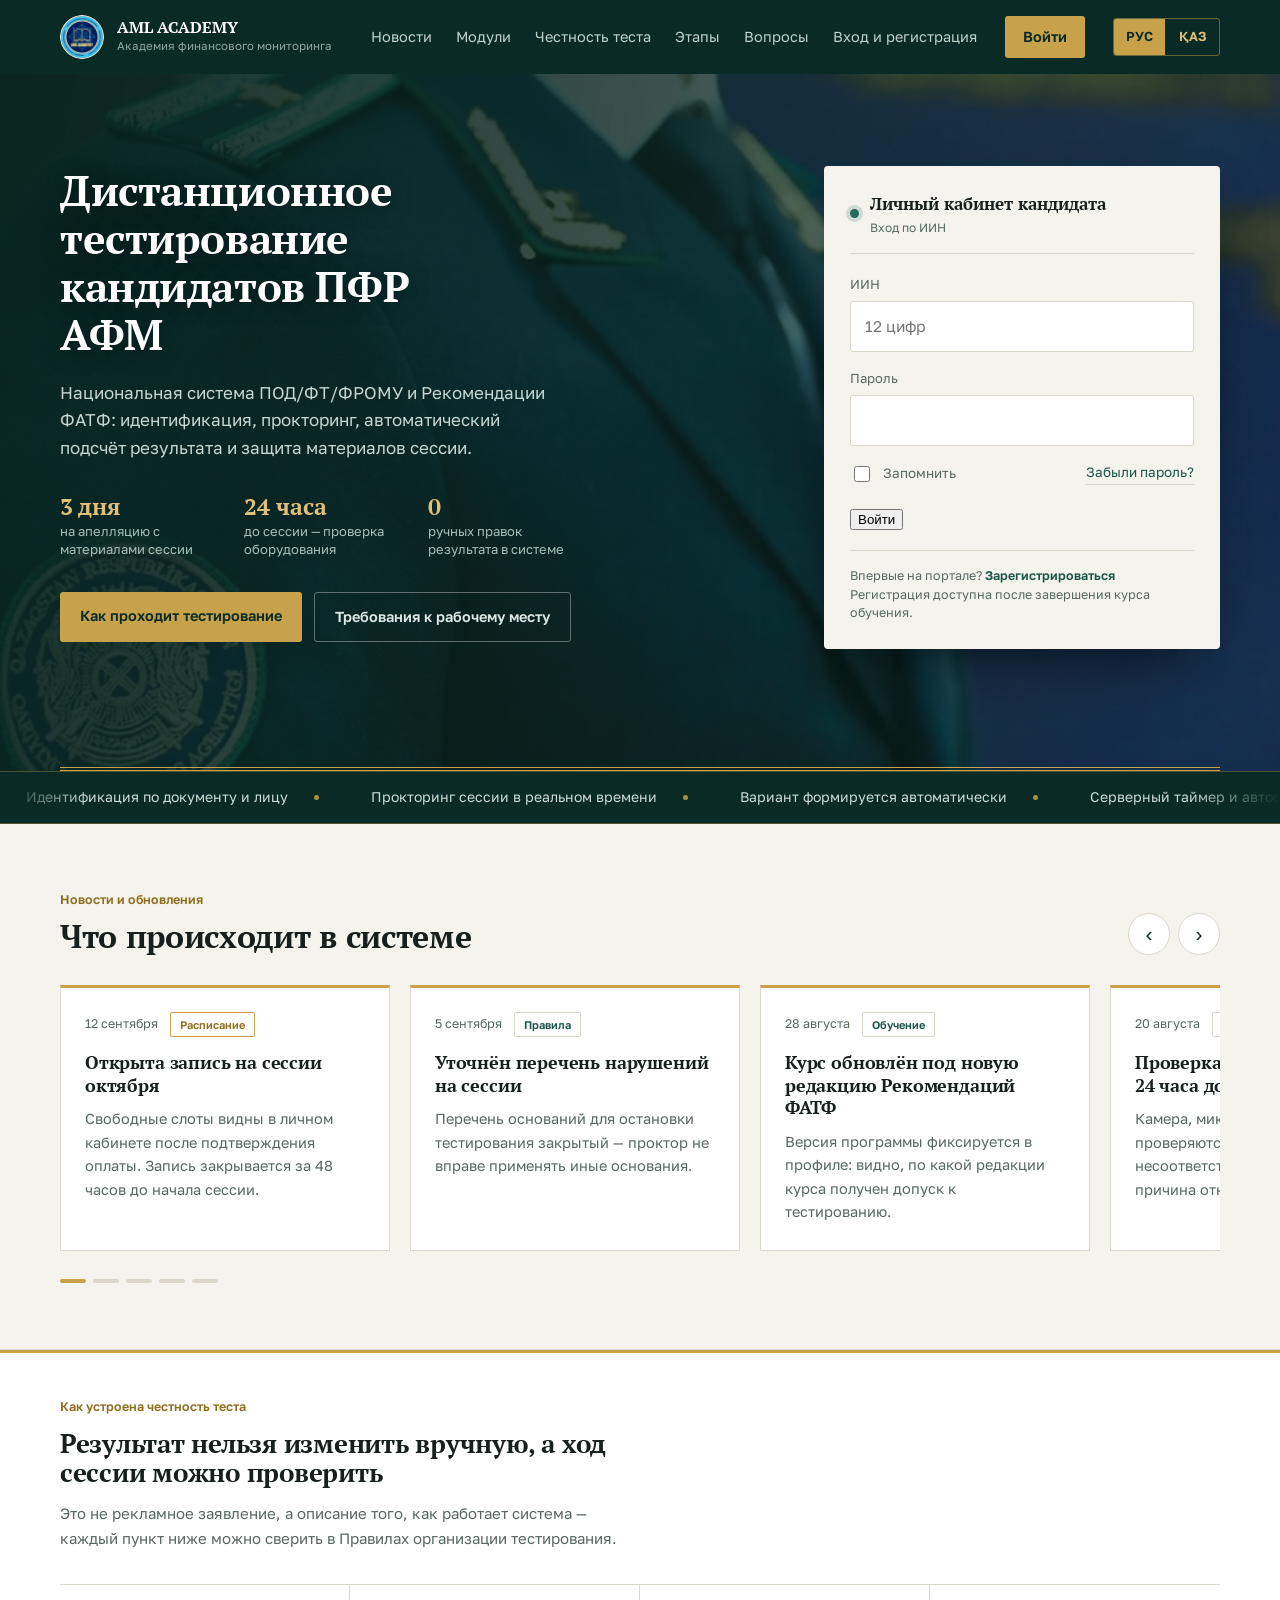
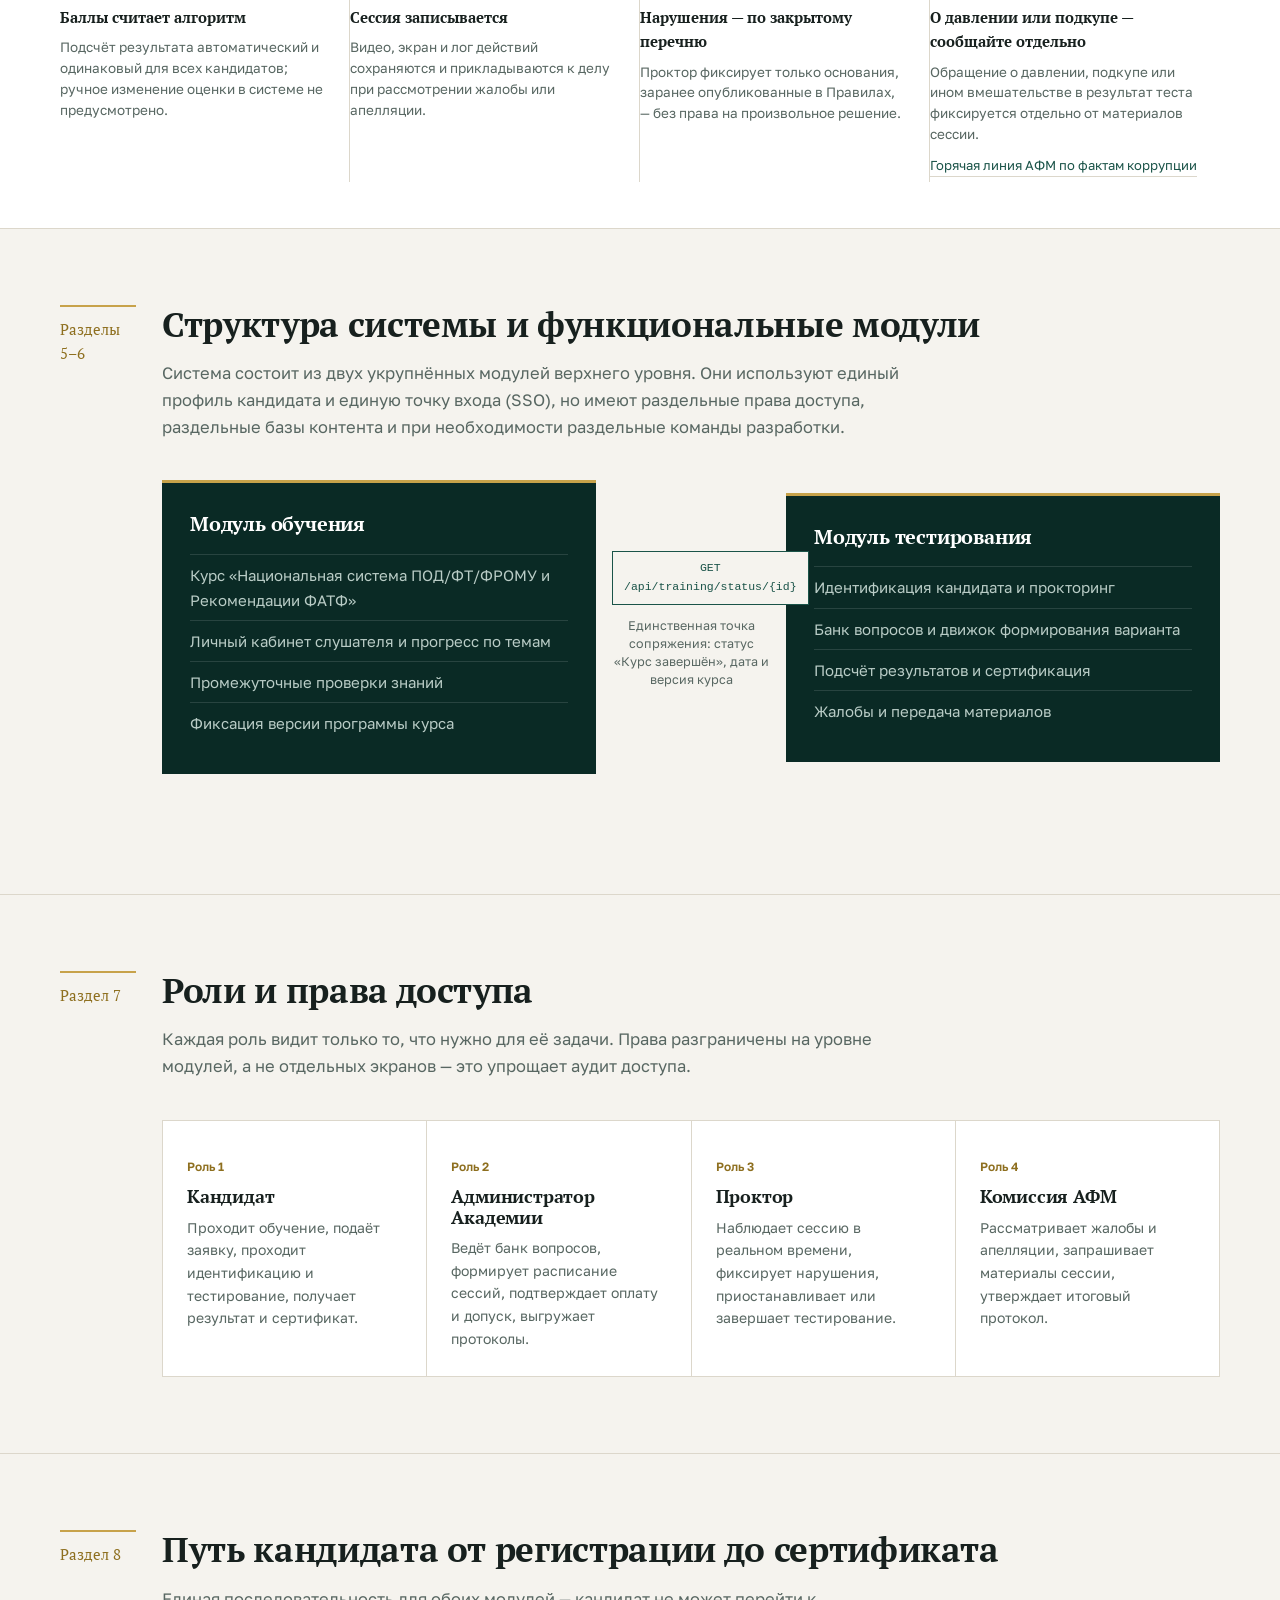
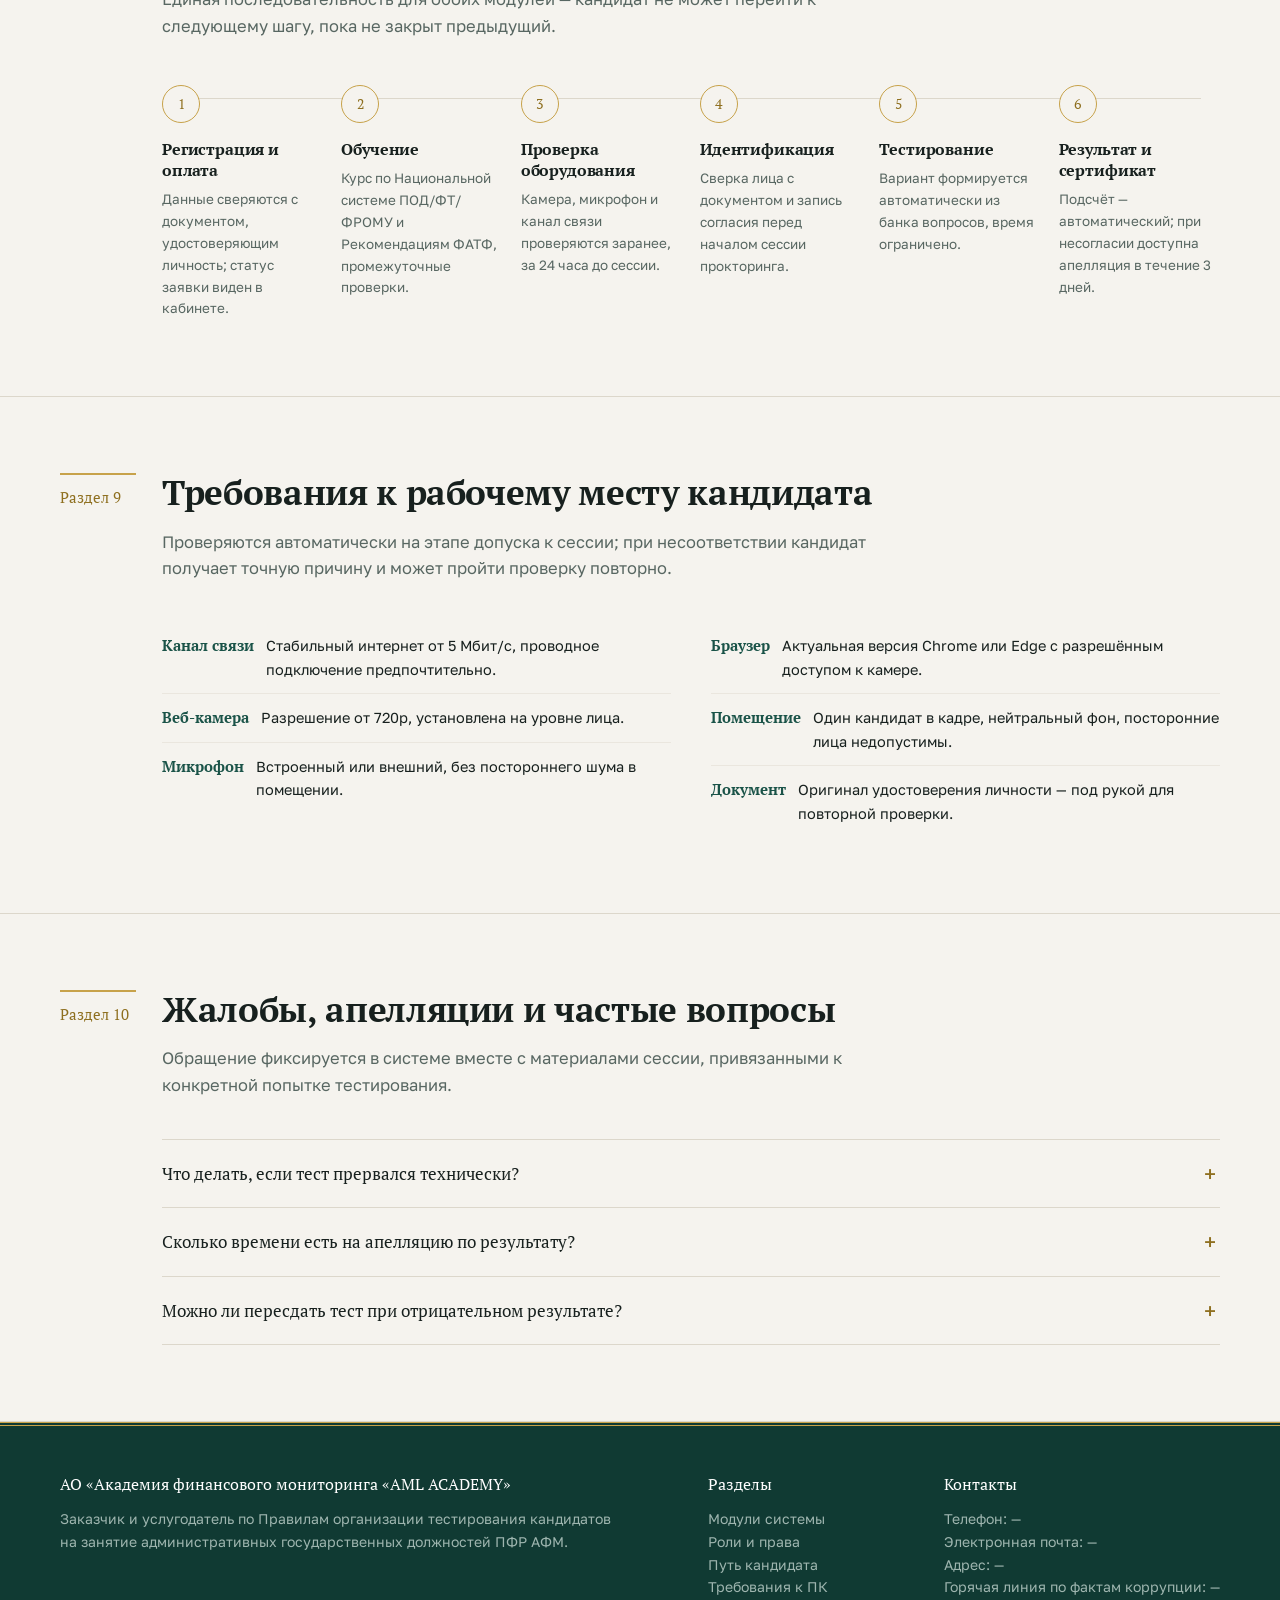
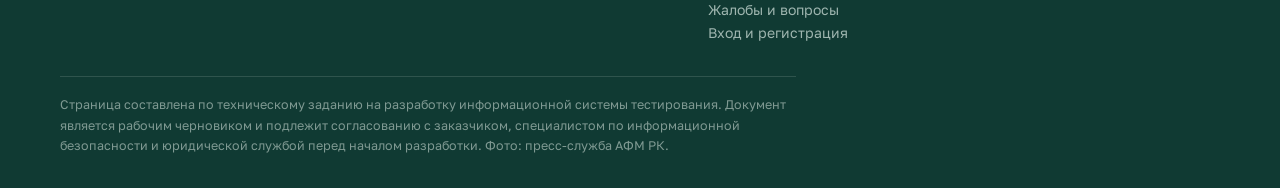
==== index.html @ 55fc9d0d "chore: add vercel.json configuration file" ====
<!DOCTYPE html>
<html lang="ru">
<head>
<meta charset="utf-8">
<meta name="viewport" content="width=device-width, initial-scale=1">
<link rel="icon" type="image/png" href="[data-uri]">
<link rel="apple-touch-icon" href="[data-uri]">
<title>ИС дистанционного тестирования ПФР АФМ — ПОД/ФТ/ФРОМУ и Рекомендации ФАТФ</title>
<meta name="description" content="Информационная система дистанционного тестирования кандидатов на занятие административных государственных должностей ПФР АФМ: назначение, модули, роли, этапы, требования.">
<link rel="preconnect" href="https://fonts.googleapis.com">
<link rel="preconnect" href="https://fonts.gstatic.com" crossorigin>
<link href="https://fonts.googleapis.com/css2?family=PT+Serif:wght@400;700&family=Golos+Text:wght@400;500;600;700&display=swap" rel="stylesheet">
<style>
:root{
  --g-900:#0A2A25;--g-800:#103A33;--g-700:#1A5348;--g-600:#256B5D;
  --gold:#C7A24A;--gold-2:#E0C079;--gold-3:#8E6F1F;
  --paper:#F5F3EE;--paper-2:#FFFFFF;--line:#DCD7CB;--line-2:#EAE6DE;
  --ink:#17201E;--muted:#586762;--err:#9E362C;--ok:#1F5C46;
  --serif:"PT Serif",Georgia,serif;
  --sans:"Golos Text","Inter",-apple-system,Segoe UI,Roboto,Arial,sans-serif;
}
*{box-sizing:border-box}
html{scroll-behavior:smooth}
body{margin:0;background:var(--paper);color:var(--ink);font-family:var(--sans);font-size:16.5px;line-height:1.62;-webkit-font-smoothing:antialiased}
img{max-width:100%;display:block}
a{color:inherit;text-decoration:none}
h1,h2,h3,h4{margin:0;font-family:var(--serif);font-weight:700;line-height:1.14;letter-spacing:-.01em}
p{margin:0}
table{border-collapse:collapse;width:100%}
.wrap{max-width:1220px;margin:0 auto;padding:0 30px}
:focus-visible{outline:2.5px solid var(--gold);outline-offset:3px}
.skip{position:absolute;left:-9999px}
.skip:focus{left:10px;top:10px;z-index:300;background:var(--g-900);color:#fff;padding:10px 16px}

/* ── золотой кант: тонкая двойная линия, как на петлицах ── */
.braid{height:4px;background:linear-gradient(var(--gold) 0 1px,transparent 1px 3px,var(--gold) 3px 4px)}

/* ── шапка ── */
.top{background:var(--g-900);color:#E8EFEC;position:sticky;top:0;z-index:80}
.top .wrap{display:flex;align-items:center;gap:28px;min-height:74px}
.em{display:flex;align-items:center;gap:13px;flex:none}
.em .sign{width:44px;height:44px;border-radius:50%;flex:none}
.em b{display:block;font-family:var(--serif);font-size:15.5px;color:#fff;font-weight:700;line-height:1.2}
.em i{display:block;font-style:normal;font-size:11.5px;color:#8FA8A1}
.tnav{display:flex;gap:24px;margin-left:auto;font-size:14.5px}
.tnav a{color:#BFD2CC;padding:5px 0;border-bottom:1px solid transparent}
.tnav a:hover{color:var(--gold-2);border-bottom-color:var(--gold)}
.lang{display:flex;gap:2px;flex:none;border:1px solid rgba(199,162,74,.5);border-radius:3px;overflow:hidden}
.lang button{font:inherit;font-size:13px;font-weight:600;border:0;background:transparent;color:var(--gold-2);padding:7px 12px;cursor:pointer}
.lang button[aria-pressed="true"]{background:var(--gold);color:var(--g-900)}
.burger{display:none;margin-left:auto;background:0;border:0;padding:8px;cursor:pointer}
.burger span{display:block;width:24px;height:2px;background:var(--gold);margin:5px 0}

/* ── герой ── */
.hero{position:relative;color:#fff;background-image:linear-gradient(100deg,rgba(8,36,31,.95) 0%,rgba(8,36,31,.80) 46%,rgba(8,36,31,.45) 100%),url("[data-uri]");background-size:cover;background-position:center 30%}
.hero .wrap{padding-top:78px;padding-bottom:0}
.hero h1{font-size:clamp(1.95rem,3.6vw,3.15rem);max-width:19ch;text-shadow:0 3px 22px rgba(0,0,0,.4)}
.hero .lede{margin-top:22px;max-width:52ch;font-size:17.5px;color:#CBDBD5}
.hero .braid{margin-top:64px}

/* ── секции ── */
section{padding:76px 0;border-bottom:1px solid var(--line)}
.sh{display:grid;grid-template-columns:76px 1fr;gap:26px;align-items:start}
.sh .no{font-family:var(--serif);font-size:15px;color:var(--gold-3);padding-top:10px;border-top:2px solid var(--gold)}
.sh h2{font-size:clamp(1.6rem,2.7vw,2.3rem)}
.sh p{margin-top:16px;color:var(--muted);max-width:74ch}
.body{margin-top:40px;margin-left:102px}
@media (max-width:860px){.sh{grid-template-columns:1fr;gap:10px}.sh .no{border-top:0;padding-top:0}.body{margin-left:0}}

/* ── два модуля верхнего уровня ── */
.two{display:grid;grid-template-columns:1fr 190px 1fr;align-items:center;gap:0;margin-bottom:44px}
.top-mod{background:var(--g-900);color:#DCE8E4;padding:30px 28px;border-top:3px solid var(--gold)}
.top-mod h3{color:#fff;font-size:20px}
.top-mod ul{margin:18px 0 0;padding:0;list-style:none}
.top-mod li{font-size:15px;padding:8px 0;border-top:1px solid rgba(255,255,255,.12);color:#B9CCC6}
.bridge{text-align:center;padding:0 16px}
.bridge .ln{height:1px;background:var(--line);position:relative}
.bridge .b{display:inline-block;margin-top:-15px;position:relative;background:var(--paper);border:1px solid var(--g-700);color:var(--g-700);font-family:ui-monospace,Consolas,monospace;font-size:11.5px;padding:7px 11px}
.bridge small{display:block;margin-top:12px;color:var(--muted);font-size:12.5px;line-height:1.45}

/* ── подвал ── */
footer.site{background:var(--g-800);color:#9EB5AF;padding:0 0 32px;font-size:14px}
footer.site .cols{display:flex;gap:46px;flex-wrap:wrap;justify-content:space-between;padding-top:46px}
footer.site b{display:block;color:#fff;font-family:var(--serif);font-size:16px;font-weight:400;margin-bottom:10px}
footer.site a:hover{color:var(--gold-2)}
footer.site .fine{margin-top:32px;padding-top:18px;border-top:1px solid rgba(255,255,255,.13);font-size:12.5px;color:#7F9992;max-width:92ch}

@media (max-width:1000px){
  .goals,.two-col,.devops{grid-template-columns:1fr}
  .grid4{grid-template-columns:repeat(2,1fr)}
  .two{grid-template-columns:1fr}
  .bridge{padding:22px 0}.bridge .ln{display:none}.bridge .b{margin-top:0}
}
@media (max-width:860px){
  .tnav{display:none}
  .tnav.open{display:flex;position:absolute;left:0;right:0;top:74px;background:var(--g-900);flex-direction:column;gap:0;padding:6px 30px 18px}
  .tnav.open a{padding:11px 0;border-bottom:1px solid rgba(255,255,255,.1)}
  .burger{display:block}.lang{order:3}
}
@media (max-width:600px){
  .wrap{padding:0 18px}
  body{font-size:16px}
  section{padding:52px 0}
  .hero .wrap{padding-top:52px}
  .grid4{grid-template-columns:1fr}
  .em i{display:none}
}
@media (prefers-reduced-motion:reduce){*{transition:none!important;animation:none!important}}
/* ── вход и регистрация ── */
.auth-ovl{position:fixed;inset:0;background:rgba(6,24,20,.76);display:none;z-index:200;padding:20px;overflow-y:auto}
.auth-ovl.on{display:block}
.auth{max-width:620px;margin:40px auto;background:var(--paper);border-radius:4px;overflow:hidden;box-shadow:0 30px 80px -20px rgba(0,0,0,.65)}
.auth .hd{background:var(--g-900);color:#fff;padding:24px 30px;display:flex;gap:14px;align-items:center}
.auth .hd img{width:44px;height:44px;border-radius:50%;flex:none}
.auth .hd h2{font-size:19px;color:#fff}
.auth .hd p{font-size:12.5px;color:#93ACA5;margin-top:3px}
.auth .hd .x{margin-left:auto;background:0;border:0;color:var(--gold);font-size:28px;line-height:1;cursor:pointer;padding:0 4px}
.auth .bd{padding:0 30px 30px}
.tabs{display:flex;border-bottom:1px solid var(--line)}
.tabs button{font:inherit;font-size:15.5px;font-weight:600;background:0;border:0;padding:15px 20px;color:var(--muted);cursor:pointer;border-bottom:3px solid transparent;margin-bottom:-1px}
.tabs button[aria-selected="true"]{color:var(--ink);border-bottom-color:var(--gold)}
.pane{padding-top:26px}
.pane[hidden]{display:none}
.pane h3{font-size:21px}
.pane .sub{margin-top:10px;color:var(--muted);font-size:14.5px}
.auth form{margin-top:22px}
.row2{display:grid;grid-template-columns:1fr 1fr;gap:16px}
.f{margin-bottom:16px}
.f label{display:block;font-size:13px;color:var(--muted);margin-bottom:6px}
.f input{width:100%;font:inherit;font-size:15.5px;padding:12px 14px;border:1px solid var(--line);background:#fff;border-radius:3px;color:var(--ink)}
.f input:focus{border-color:var(--g-600)}
.f input[aria-invalid="true"]{border-color:var(--err);background:#FDF6F5}
.f .err{display:none;margin-top:5px;font-size:12.5px;color:var(--err)}
.f.bad .err{display:block}
.f .tip{margin-top:5px;font-size:12px;color:var(--muted)}
.chk{display:flex;gap:10px;align-items:flex-start;margin-bottom:12px;font-size:13.5px;color:var(--muted)}
.chk input{margin-top:3px;width:16px;height:16px;flex:none;accent-color:var(--g-700)}
.chk a{color:var(--g-700)}
.between{display:flex;justify-content:space-between;align-items:center;gap:14px;flex-wrap:wrap;margin-bottom:20px}
.between a{font-size:13.5px;color:var(--g-700);text-decoration:none;border-bottom:1px solid var(--line)}
.between a:hover{color:var(--gold-3);border-bottom-color:var(--gold)}
.auth .go{width:100%;font:inherit;font-size:16px;font-weight:600;color:#fff;background:var(--g-900);border:0;border-radius:3px;padding:15px;cursor:pointer}
.auth .go:hover{background:var(--g-700)}
.msg{display:none;margin-top:16px;padding:13px 15px;border-left:3px solid var(--ok);background:#EEF3F0;font-size:14px;color:var(--ok)}
.msg.on{display:block}
.auth .note{margin-top:22px;padding-top:18px;border-top:1px solid var(--line);font-size:12.5px;color:var(--muted)}
.auth .note b{color:var(--ink)}
.enter{font:inherit;font-size:14.5px;color:var(--g-900);background:var(--gold);border:0;padding:9px 18px;border-radius:3px;cursor:pointer;font-weight:600;flex:none}
.enter:hover{background:var(--gold-2)}
@media (max-width:600px){.row2{grid-template-columns:1fr;gap:0}.auth{margin:0 auto}.auth-ovl{padding:0}.auth .bd{padding:0 20px 24px}.auth .hd{padding:18px 20px}}

/* ── роли пользователей ── */
.roles{display:grid;grid-template-columns:repeat(4,1fr);gap:1px;background:var(--line);border:1px solid var(--line)}
.role{background:var(--paper-2);padding:26px 24px}
.role .tag{font-size:12px;color:var(--gold-3);font-weight:600}
.role h4{margin-top:10px;font-size:18px}
.role p{margin-top:10px;color:var(--muted);font-size:14px}
@media (max-width:1000px){.roles{grid-template-columns:1fr 1fr}}
@media (max-width:600px){.roles{grid-template-columns:1fr}}

/* ── этапы прохождения ── */
.stages{position:relative;padding-top:6px}
.stages::before{content:"";position:absolute;top:19px;left:19px;right:19px;height:1px;background:var(--line)}
.stage-row{display:flex;gap:0}
.stage{flex:1;position:relative;padding:0 18px 0 0}
.stage:last-child{padding-right:0}
.stage .dot{width:38px;height:38px;border-radius:50%;background:var(--paper);border:1px solid var(--gold);color:var(--gold-3);font-family:var(--serif);font-size:14px;display:flex;align-items:center;justify-content:center;position:relative;z-index:1}
.stage h4{margin-top:16px;font-size:15.5px;line-height:1.35}
.stage p{margin-top:8px;color:var(--muted);font-size:13.5px}
@media (max-width:860px){.stages::before{display:none}.stage-row{flex-direction:column;gap:28px}.stage{padding-right:0;display:flex;gap:16px}.stage .dot{flex:none}}

/* ── требования к рабочему месту ── */
.req{display:grid;grid-template-columns:1fr 1fr;gap:0 40px}
.req ul{list-style:none;margin:0;padding:0}
.req li{padding:12px 0;border-top:1px solid var(--line-2);font-size:14.5px;display:flex;gap:12px}
.req li:first-child{border-top:0}
.req li b{flex:none;color:var(--g-700);font-family:var(--serif)}
@media (max-width:860px){.req{grid-template-columns:1fr}}

/* ── жалобы и апелляции / вопросы ── */
.qa{border-top:1px solid var(--line)}
.qa details{border-bottom:1px solid var(--line)}
.qa summary{list-style:none;cursor:pointer;padding:20px 34px 20px 0;font-family:var(--serif);font-size:17px;position:relative}
.qa summary::-webkit-details-marker{display:none}
.qa summary::after{content:"+";position:absolute;right:4px;top:16px;font-size:22px;color:var(--gold-3);font-family:var(--sans)}
.qa details[open] summary::after{content:"–"}
.qa .a{margin:-6px 0 22px;max-width:70ch;color:var(--muted);font-size:14.5px}

/* ── прозрачность / комплаенс ── */
.notice{border-top:3px solid var(--gold);background:var(--paper-2);padding:44px 0 46px}
.notice .lead{max-width:56ch}
.notice .tag{font-size:12.5px;color:var(--gold-3);font-weight:600}
.notice h2{margin-top:12px;font-size:clamp(1.3rem,2vw,1.75rem)}
.notice .lead p{margin-top:14px;color:var(--muted);font-size:15px;max-width:64ch}
.notice-grid{margin-top:34px;display:grid;grid-template-columns:repeat(4,1fr);gap:0;border-top:1px solid var(--line)}
.notice-grid>div{padding:20px 22px 4px 0;border-right:1px solid var(--line)}
.notice-grid>div:last-child{border-right:0}
.notice-grid b{display:block;font-family:var(--serif);font-size:15px;color:var(--ink)}
.notice-grid p{margin-top:8px;color:var(--muted);font-size:13.5px;line-height:1.55}
.notice-grid a{display:inline-block;margin-top:10px;color:var(--g-700);font-size:13px;border-bottom:1px solid var(--line)}
.notice-grid a:hover{color:var(--gold-3);border-bottom-color:var(--gold)}
@media (max-width:1000px){.notice-grid{grid-template-columns:1fr 1fr}.notice-grid>div{border-right:1px solid var(--line);border-bottom:1px solid var(--line);padding-bottom:20px}.notice-grid>div:nth-child(2n){border-right:0}}
@media (max-width:600px){.notice-grid{grid-template-columns:1fr}.notice-grid>div{border-right:0!important}}
/* ── первый экран: две колонки ── */
.hero .wrap{padding-bottom:0}
.hgrid{display:grid;grid-template-columns:minmax(0,1fr) 396px;gap:60px;align-items:start;padding:14px 0 54px}
.hleft h1{font-size:clamp(1.9rem,3.3vw,2.95rem);max-width:15ch}
.hleft .lede{margin-top:20px;max-width:46ch;font-size:17px;color:#C6D7D1}
.hfacts{list-style:none;margin:34px 0 0;padding:0;display:flex;gap:34px;flex-wrap:wrap}
.hfacts li{display:flex;flex-direction:column;gap:5px;max-width:15ch}
.hfacts b{font-family:var(--serif);font-size:23px;color:var(--gold-2);line-height:1}
.hfacts span{font-size:13px;color:#A8C0BA;line-height:1.35}
.hacts{display:flex;gap:12px;flex-wrap:wrap;margin-top:34px}
.hbtn{display:inline-block;font-size:14.5px;font-weight:600;text-decoration:none;padding:12px 20px;border-radius:3px;background:var(--gold);color:var(--g-900)}
.hbtn:hover{background:var(--gold-2)}
.hbtn.ghost{background:transparent;color:#DCE8E4;border:1px solid rgba(255,255,255,.34)}
.hbtn.ghost:hover{border-color:var(--gold);color:var(--gold-2)}

/* карточка входа */
.hcard{background:var(--paper);border-radius:4px;padding:24px 26px 26px;box-shadow:0 26px 60px -26px rgba(0,0,0,.75)}
.hcard-hd{display:flex;align-items:center;gap:11px;padding-bottom:16px;border-bottom:1px solid var(--line);margin-bottom:20px}
.hcard-hd b{display:block;font-family:var(--serif);font-size:17px;color:var(--ink)}
.hcard-hd i{display:block;font-style:normal;font-size:12px;color:var(--muted)}
.dotlive{width:9px;height:9px;border-radius:50%;background:var(--g-600);flex:none;box-shadow:0 0 0 4px rgba(37,107,93,.18);animation:pulse 2.4s ease-in-out infinite}
@keyframes pulse{0%,100%{box-shadow:0 0 0 4px rgba(37,107,93,.18)}50%{box-shadow:0 0 0 8px rgba(37,107,93,.05)}}
.hcard .go{margin-top:2px}
.hcard-ft{margin-top:18px;padding-top:16px;border-top:1px solid var(--line);font-size:12.5px;color:var(--muted);line-height:1.5}
.hcard-ft a{color:var(--g-700);font-weight:600}

/* ── бегущая строка ── */
.ticker{background:var(--g-900);border-top:1px solid rgba(199,162,74,.35);border-bottom:1px solid rgba(199,162,74,.35);overflow:hidden;position:relative}
.ticker:before,.ticker:after{content:"";position:absolute;top:0;bottom:0;width:90px;z-index:2;pointer-events:none}
.ticker:before{left:0;background:linear-gradient(90deg,var(--g-900),transparent)}
.ticker:after{right:0;background:linear-gradient(270deg,var(--g-900),transparent)}
.ticker-row{display:flex;gap:0;white-space:nowrap;width:max-content;animation:slide 46s linear infinite}
.ticker:hover .ticker-row{animation-play-state:paused}
.ticker-row span{display:inline-flex;align-items:center;padding:14px 26px;font-size:14px;color:#CBDDD7}
.ticker-row span:after{content:"";width:5px;height:5px;border-radius:50%;background:var(--gold);margin-left:26px;opacity:.85}
@keyframes slide{from{transform:translateX(0)}to{transform:translateX(-50%)}}

/* ── лента новостей ── */
.feed{padding:66px 0;border-bottom:1px solid var(--line);background:var(--paper)}
.feed-hd{display:flex;align-items:flex-end;justify-content:space-between;gap:24px;flex-wrap:wrap}
.feed-hd .tag{font-size:12.5px;color:var(--gold-3);font-weight:600;margin-bottom:8px}
.feed-hd h2{font-size:clamp(1.5rem,2.5vw,2.1rem)}
.feed-nav{display:flex;gap:8px}
.feed-nav button{width:42px;height:42px;border:1px solid var(--line);background:var(--paper-2);color:var(--g-900);font-size:21px;line-height:1;border-radius:50%;cursor:pointer}
.feed-nav button:hover{border-color:var(--g-600);background:#fff}
.feed-track{display:flex;gap:20px;margin-top:30px;overflow-x:auto;scroll-snap-type:x mandatory;scroll-behavior:smooth;padding-bottom:6px;scrollbar-width:none}
.feed-track::-webkit-scrollbar{display:none}
.fcard{flex:0 0 330px;scroll-snap-align:start;background:var(--paper-2);border:1px solid var(--line);border-top:3px solid var(--gold);padding:24px 24px 26px;display:flex;flex-direction:column}
.fmeta{display:flex;align-items:center;gap:12px;margin-bottom:14px}
.fdate{font-size:12.5px;color:var(--muted)}
.ftag{font-size:11px;font-weight:600;color:var(--g-700);border:1px solid var(--line);padding:3px 9px;border-radius:2px}
.ftag.hot{color:var(--gold-3);border-color:var(--gold)}
.fcard h3{font-size:18px;line-height:1.25}
.fcard p:last-child{margin-top:11px;color:var(--muted);font-size:14.5px}
.feed-dots{display:flex;gap:7px;margin-top:22px}
.feed-dots button{width:26px;height:4px;border:0;padding:0;background:var(--line);cursor:pointer;border-radius:2px}
.feed-dots button[aria-current="true"]{background:var(--gold)}

@media (max-width:1000px){
  .hgrid{grid-template-columns:1fr;gap:34px;padding-bottom:40px}
  .hcard{max-width:440px}
}
@media (max-width:600px){
  .hfacts{gap:18px}
  .hfacts li{max-width:none;flex:1 1 40%}
  .fcard{flex-basis:80vw}
  .ticker-row span{padding:12px 18px;font-size:13px}
  .ticker-row span:after{margin-left:18px}
}
@media (prefers-reduced-motion:reduce){
  .ticker-row{animation:none}
  .feed-track{scroll-behavior:auto}
}
</style>
</head>
<body>
<a class="skip" href="#main">Перейти к содержанию</a>

<header class="top">
  <div class="wrap">
    <a class="em" href="#main">
      <img class="sign" src="[data-uri]" alt="Эмблема AML ACADEMY" width="44" height="44">
      <span><b>AML ACADEMY</b><i>Академия финансового мониторинга</i></span>
    </a>
    <button class="burger" id="burger" aria-label="Меню" aria-expanded="false"><span></span><span></span><span></span></button>
    <nav class="tnav" id="nav">
      <a href="#novosti">Новости</a>
      <a href="#moduli">Модули</a>
      <a href="#chestnost">Честность теста</a>
      <a href="#etapy">Этапы</a>
      <a href="#voprosy">Вопросы</a>
      <a href="#" data-auth="in">Вход и регистрация</a>
    </nav>
    <button class="enter" type="button" data-auth="in">Войти</button>
    <div class="lang" role="group" aria-label="Язык интерфейса">
      <button type="button" aria-pressed="true">РУС</button>
      <button type="button" aria-pressed="false">ҚАЗ</button>
    </div>
  </div>
</header>

<main id="main">

<section class="hero" style="padding:0;border-bottom:0">
  <div class="wrap">
    <div class="hgrid">
      <div class="hleft">
        <h1>Дистанционное тестирование кандидатов ПФР АФМ</h1>
        <p class="lede">Национальная система ПОД/ФТ/ФРОМУ и Рекомендации ФАТФ: идентификация, прокторинг, автоматический подсчёт результата и защита материалов сессии.</p>
        <ul class="hfacts">
          <li><b>3 дня</b><span>на апелляцию с материалами сессии</span></li>
          <li><b>24 часа</b><span>до сессии — проверка оборудования</span></li>
          <li><b>0</b><span>ручных правок результата в системе</span></li>
        </ul>
        <div class="hacts">
          <a class="hbtn" href="#etapy">Как проходит тестирование</a>
          <a class="hbtn ghost" href="#trebovaniya">Требования к рабочему месту</a>
        </div>
      </div>

      <div class="hcard">
        <div class="hcard-hd">
          <span class="dotlive" aria-hidden="true"></span>
          <div><b>Личный кабинет кандидата</b><i>Вход по ИИН</i></div>
        </div>
        <form id="f-hero" novalidate>
          <div class="f" id="w-h-iin">
            <label for="h-iin">ИИН</label>
            <input id="h-iin" type="text" inputmode="numeric" maxlength="12" autocomplete="username" placeholder="12 цифр">
            <span class="err">ИИН состоит из 12 цифр</span>
          </div>
          <div class="f" id="w-h-pw">
            <label for="h-pw">Пароль</label>
            <input id="h-pw" type="password" autocomplete="current-password">
            <span class="err">Введите пароль</span>
          </div>
          <div class="between">
            <label class="chk" style="margin:0"><input type="checkbox"><span>Запомнить</span></label>
            <a href="#" data-auth="in">Забыли пароль?</a>
          </div>
          <button class="go" type="submit">Войти</button>
          <p class="msg" id="m-hero" role="status"></p>
        </form>
        <p class="hcard-ft">Впервые на портале? <a href="#" data-auth="up">Зарегистрироваться</a><br>Регистрация доступна после завершения курса обучения.</p>
      </div>
    </div>

    <div class="braid"></div>
  </div>
</section>


<div class="ticker" aria-label="Ключевые функции системы">
  <div class="ticker-row" id="tick-row">
    <span>Идентификация по документу и лицу</span>
    <span>Прокторинг сессии в реальном времени</span>
    <span>Вариант формируется автоматически</span>
    <span>Серверный таймер и автосохранение ответов</span>
    <span>Подсчёт баллов без участия человека</span>
    <span>Сертификат с проверяемым номером</span>
    <span>Журнал действий без права правки</span>
    <span>Апелляция с материалами записи</span>
  </div>
</div>

<section class="feed" id="novosti">
  <div class="wrap">
    <div class="feed-hd">
      <div>
        <p class="tag">Новости и обновления</p>
        <h2>Что происходит в системе</h2>
      </div>
      <div class="feed-nav">
        <button type="button" id="fd-prev" aria-label="Предыдущая карточка">&#8249;</button>
        <button type="button" id="fd-next" aria-label="Следующая карточка">&#8250;</button>
      </div>
    </div>
    <div class="feed-track" id="fd-track" tabindex="0" aria-label="Лента новостей">
      <article class="fcard">
        <p class="fmeta"><span class="fdate">12 сентября</span><span class="ftag hot">Расписание</span></p>
        <h3>Открыта запись на сессии октября</h3>
        <p>Свободные слоты видны в личном кабинете после подтверждения оплаты. Запись закрывается за 48 часов до начала сессии.</p>
      </article>
      <article class="fcard">
        <p class="fmeta"><span class="fdate">5 сентября</span><span class="ftag">Правила</span></p>
        <h3>Уточнён перечень нарушений на сессии</h3>
        <p>Перечень оснований для остановки тестирования закрытый — проктор не вправе применять иные основания.</p>
      </article>
      <article class="fcard">
        <p class="fmeta"><span class="fdate">28 августа</span><span class="ftag">Обучение</span></p>
        <h3>Курс обновлён под новую редакцию Рекомендаций ФАТФ</h3>
        <p>Версия программы фиксируется в профиле: видно, по какой редакции курса получен допуск к тестированию.</p>
      </article>
      <article class="fcard">
        <p class="fmeta"><span class="fdate">20 августа</span><span class="ftag">Техника</span></p>
        <h3>Проверка оборудования — за 24 часа до сессии</h3>
        <p>Камера, микрофон и канал связи проверяются заранее. При несоответствии приходит точная причина отказа.</p>
      </article>
      <article class="fcard">
        <p class="fmeta"><span class="fdate">11 августа</span><span class="ftag">Сертификаты</span></p>
        <h3>Проверка сертификата по номеру</h3>
        <p>Подлинность подтверждается по уникальному номеру и QR-коду без обращения в Академию.</p>
      </article>
    </div>
    <div class="feed-dots" id="fd-dots" aria-hidden="true"></div>
  </div>
</section>

<section class="notice" id="chestnost" style="border-bottom:1px solid var(--line)">
  <div class="wrap">
    <p class="tag">Как устроена честность теста</p>
    <div class="lead">
      <h2>Результат нельзя изменить вручную, а ход сессии можно проверить</h2>
      <p>Это не рекламное заявление, а описание того, как работает система — каждый пункт ниже можно сверить в Правилах организации тестирования.</p>
    </div>
    <div class="notice-grid">
      <div>
        <b>Баллы считает алгоритм</b>
        <p>Подсчёт результата автоматический и одинаковый для всех кандидатов; ручное изменение оценки в системе не предусмотрено.</p>
      </div>
      <div>
        <b>Сессия записывается</b>
        <p>Видео, экран и лог действий сохраняются и прикладываются к делу при рассмотрении жалобы или апелляции.</p>
      </div>
      <div>
        <b>Нарушения — по закрытому перечню</b>
        <p>Проктор фиксирует только основания, заранее опубликованные в Правилах, — без права на произвольное решение.</p>
      </div>
      <div>
        <b>О давлении или подкупе — сообщайте отдельно</b>
        <p>Обращение о давлении, подкупе или ином вмешательстве в результат теста фиксируется отдельно от материалов сессии.</p>
        <a href="#">Горячая линия АФМ по фактам коррупции</a>
      </div>
    </div>
  </div>
</section>





<section id="moduli">
  <div class="wrap">
    <div class="sh">
      <div class="no">Разделы 5–6</div>
      <div>
        <h2>Структура системы и функциональные модули</h2>
        <p>Система состоит из двух укрупнённых модулей верхнего уровня. Они используют единый профиль кандидата и единую точку входа (SSO), но имеют раздельные права доступа, раздельные базы контента и при необходимости раздельные команды разработки.</p>
      </div>
    </div>
    <div class="body">
      <div class="two">
        <div class="top-mod">
          <h3>Модуль обучения</h3>
          <ul>
            <li>Курс «Национальная система ПОД/ФТ/ФРОМУ и Рекомендации ФАТФ»</li>
            <li>Личный кабинет слушателя и прогресс по темам</li>
            <li>Промежуточные проверки знаний</li>
            <li>Фиксация версии программы курса</li>
          </ul>
        </div>
        <div class="bridge" aria-hidden="true">
          <div class="ln"></div>
          <span class="b">GET /api/training/status/{id}</span>
          <small>Единственная точка сопряжения: статус «Курс завершён», дата и версия курса</small>
        </div>
        <div class="top-mod">
          <h3>Модуль тестирования</h3>
          <ul>
            <li>Идентификация кандидата и прокторинг</li>
            <li>Банк вопросов и движок формирования варианта</li>
            <li>Подсчёт результатов и сертификация</li>
            <li>Жалобы и передача материалов</li>
          </ul>
        </div>
      </div>


    </div>
  </div>
</section>

<section id="roli">
  <div class="wrap">
    <div class="sh">
      <div class="no">Раздел 7</div>
      <div>
        <h2>Роли и права доступа</h2>
        <p>Каждая роль видит только то, что нужно для её задачи. Права разграничены на уровне модулей, а не отдельных экранов — это упрощает аудит доступа.</p>
      </div>
    </div>
    <div class="body">
      <div class="roles">
        <div class="role">
          <p class="tag">Роль 1</p>
          <h4>Кандидат</h4>
          <p>Проходит обучение, подаёт заявку, проходит идентификацию и тестирование, получает результат и сертификат.</p>
        </div>
        <div class="role">
          <p class="tag">Роль 2</p>
          <h4>Администратор Академии</h4>
          <p>Ведёт банк вопросов, формирует расписание сессий, подтверждает оплату и допуск, выгружает протоколы.</p>
        </div>
        <div class="role">
          <p class="tag">Роль 3</p>
          <h4>Проктор</h4>
          <p>Наблюдает сессию в реальном времени, фиксирует нарушения, приостанавливает или завершает тестирование.</p>
        </div>
        <div class="role">
          <p class="tag">Роль 4</p>
          <h4>Комиссия АФМ</h4>
          <p>Рассматривает жалобы и апелляции, запрашивает материалы сессии, утверждает итоговый протокол.</p>
        </div>
      </div>
    </div>
  </div>
</section>

<section id="etapy">
  <div class="wrap">
    <div class="sh">
      <div class="no">Раздел 8</div>
      <div>
        <h2>Путь кандидата от регистрации до сертификата</h2>
        <p>Единая последовательность для обоих модулей — кандидат не может перейти к следующему шагу, пока не закрыт предыдущий.</p>
      </div>
    </div>
    <div class="body stages">
      <div class="stage-row">
        <div class="stage"><span class="dot">1</span><h4>Регистрация и оплата</h4><p>Данные сверяются с документом, удостоверяющим личность; статус заявки виден в кабинете.</p></div>
        <div class="stage"><span class="dot">2</span><h4>Обучение</h4><p>Курс по Национальной системе ПОД/ФТ/ФРОМУ и Рекомендациям ФАТФ, промежуточные проверки.</p></div>
        <div class="stage"><span class="dot">3</span><h4>Проверка оборудования</h4><p>Камера, микрофон и канал связи проверяются заранее, за 24 часа до сессии.</p></div>
        <div class="stage"><span class="dot">4</span><h4>Идентификация</h4><p>Сверка лица с документом и запись согласия перед началом сессии прокторинга.</p></div>
        <div class="stage"><span class="dot">5</span><h4>Тестирование</h4><p>Вариант формируется автоматически из банка вопросов, время ограничено.</p></div>
        <div class="stage"><span class="dot">6</span><h4>Результат и сертификат</h4><p>Подсчёт — автоматический; при несогласии доступна апелляция в течение 3 дней.</p></div>
      </div>
    </div>
  </div>
</section>

<section id="trebovaniya">
  <div class="wrap">
    <div class="sh">
      <div class="no">Раздел 9</div>
      <div>
        <h2>Требования к рабочему месту кандидата</h2>
        <p>Проверяются автоматически на этапе допуска к сессии; при несоответствии кандидат получает точную причину и может пройти проверку повторно.</p>
      </div>
    </div>
    <div class="body req">
      <ul>
        <li><b>Канал связи</b>Стабильный интернет от 5 Мбит/с, проводное подключение предпочтительно.</li>
        <li><b>Веб-камера</b>Разрешение от 720p, установлена на уровне лица.</li>
        <li><b>Микрофон</b>Встроенный или внешний, без постороннего шума в помещении.</li>
      </ul>
      <ul>
        <li><b>Браузер</b>Актуальная версия Chrome или Edge с разрешённым доступом к камере.</li>
        <li><b>Помещение</b>Один кандидат в кадре, нейтральный фон, посторонние лица недопустимы.</li>
        <li><b>Документ</b>Оригинал удостоверения личности — под рукой для повторной проверки.</li>
      </ul>
    </div>
  </div>
</section>

<section id="voprosy">
  <div class="wrap">
    <div class="sh">
      <div class="no">Раздел 10</div>
      <div>
        <h2>Жалобы, апелляции и частые вопросы</h2>
        <p>Обращение фиксируется в системе вместе с материалами сессии, привязанными к конкретной попытке тестирования.</p>
      </div>
    </div>
    <div class="body qa">
      <details>
        <summary>Что делать, если тест прервался технически?</summary>
        <p class="a">Сессия ставится на паузу, а не завершается со сбоем. Кандидат подаёт обращение из личного кабинета, к нему автоматически прикладывается лог сессии.</p>
      </details>
      <details>
        <summary>Сколько времени есть на апелляцию по результату?</summary>
        <p class="a">3 рабочих дня с момента публикации результата. Комиссия АФМ рассматривает обращение с материалами записи прокторинга.</p>
      </details>
      <details>
        <summary>Можно ли пересдать тест при отрицательном результате?</summary>
        <p class="a">Да, в порядке, определённом Правилами организации тестирования; повторная попытка недоступна в течение установленного периода.</p>
      </details>
    </div>
  </div>
</section>










</main>

<div class="auth-ovl" id="auth-ovl" role="dialog" aria-modal="true" aria-labelledby="auth-title">
  <div class="auth">
    <div class="hd">
      <img src="[data-uri]" alt="" width="44" height="44">
      <div><h2 id="auth-title">Личный кабинет кандидата</h2><p>Тестирование ПОД/ФТ/ФРОМУ и Рекомендации ФАТФ</p></div>
      <button class="x" id="auth-close" aria-label="Закрыть">&times;</button>
    </div>
    <div class="bd">
      <div class="tabs" role="tablist">
        <button type="button" role="tab" id="tab-in" aria-controls="pane-in" aria-selected="true">Вход</button>
        <button type="button" role="tab" id="tab-up" aria-controls="pane-up" aria-selected="false">Регистрация</button>
      </div>

      <section class="pane" id="pane-in" role="tabpanel" aria-labelledby="tab-in">
        <h3>Вход в личный кабинет</h3>
        <p class="sub">Используйте ИИН и пароль, указанные при регистрации.</p>
        <form id="f-in" novalidate>
          <div class="f" id="w-iin-in"><label for="iin-in">ИИН</label><input id="iin-in" type="text" inputmode="numeric" maxlength="12" autocomplete="username" placeholder="12 цифр"><span class="err">ИИН состоит из 12 цифр</span></div>
          <div class="f" id="w-pw-in"><label for="pw-in">Пароль</label><input id="pw-in" type="password" autocomplete="current-password"><span class="err">Введите пароль</span></div>
          <div class="between">
            <label class="chk" style="margin:0"><input type="checkbox"><span>Запомнить меня</span></label>
            <a href="#" id="forgot">Забыли пароль?</a>
          </div>
          <button class="go" type="submit">Войти</button>
          <p class="msg" id="m-in" role="status"></p>
        </form>
        <p class="note">Вход выполняется через единую точку входа (SSO) — один аккаунт для Модуля обучения и Модуля тестирования. <b>Не передавайте данные учётной записи третьим лицам:</b> прохождение теста подставным лицом влечёт ограничение повторного участия на 1 год.</p>
      </section>

      <section class="pane" id="pane-up" role="tabpanel" aria-labelledby="tab-up" hidden>
        <h3>Регистрация кандидата</h3>
        <p class="sub">Данные должны совпадать с документом, удостоверяющим личность: при идентификации они сверяются автоматически.</p>
        <form id="f-up" novalidate>
          <div class="row2">
            <div class="f" id="w-last"><label for="last">Фамилия</label><input id="last" type="text" autocomplete="family-name"><span class="err">Укажите фамилию</span></div>
            <div class="f" id="w-first"><label for="first">Имя</label><input id="first" type="text" autocomplete="given-name"><span class="err">Укажите имя</span></div>
          </div>
          <div class="f"><label for="mid">Отчество — при наличии</label><input id="mid" type="text" autocomplete="additional-name"></div>
          <div class="f" id="w-iin"><label for="iin">ИИН</label><input id="iin" type="text" inputmode="numeric" maxlength="12" placeholder="12 цифр"><span class="err">ИИН состоит из 12 цифр</span><span class="tip">По ИИН проверяется завершение курса и отсутствие действующих ограничений на участие.</span></div>
          <div class="row2">
            <div class="f" id="w-phone"><label for="phone">Телефон</label><input id="phone" type="tel" placeholder="+7 (___) ___-__-__" autocomplete="tel"><span class="err">Укажите телефон из 11 цифр</span></div>
            <div class="f" id="w-mail"><label for="mail">Электронная почта</label><input id="mail" type="email" autocomplete="email"><span class="err">Проверьте адрес почты</span></div>
          </div>
          <div class="row2">
            <div class="f" id="w-pw"><label for="pw">Пароль</label><input id="pw" type="password" autocomplete="new-password"><span class="err">Не менее 8 символов, буквы и цифры</span></div>
            <div class="f" id="w-pw2"><label for="pw2">Повторите пароль</label><input id="pw2" type="password" autocomplete="new-password"><span class="err">Пароли не совпадают</span></div>
          </div>
          <label class="chk"><input type="checkbox" id="pd"><span>Согласен на сбор и обработку персональных данных, включая биометрические данные и видеозапись сессии прокторинга</span></label>
          <label class="chk"><input type="checkbox" id="rules"><span>Ознакомлен с <a href="#">Правилами организации тестирования</a> и порядком его прохождения</span></label>
          <div style="height:8px"></div>
          <button class="go" type="submit">Зарегистрироваться</button>
          <p class="msg" id="m-up" role="status"></p>
        </form>
        <p class="note"><b>Что дальше.</b> После регистрации в личном кабинете появится заявка: оплата услуг Академии, загрузка фото документа и проверка оборудования. Тест станет доступен только при статусе курса «Завершён».</p>
      </section>
    </div>
  </div>
</div>


<footer class="site">
  <div class="braid"></div>
  <div class="wrap">
    <div class="cols">
      <div><b>АО «Академия финансового мониторинга «AML ACADEMY»</b>Заказчик и услугодатель по Правилам организации тестирования кандидатов<br>на занятие административных государственных должностей ПФР АФМ.</div>
      <div><b>Разделы</b><a href="#moduli">Модули системы</a><br><a href="#roli">Роли и права</a><br><a href="#etapy">Путь кандидата</a><br><a href="#trebovaniya">Требования к ПК</a><br><a href="#voprosy">Жалобы и вопросы</a><br><a href="#" data-auth="in">Вход и регистрация</a><br></div>
      <div><b>Контакты</b>Телефон: —<br>Электронная почта: —<br>Адрес: —<br>Горячая линия по фактам коррупции: —</div>
    </div>
    <p class="fine">Страница составлена по техническому заданию на разработку информационной системы тестирования. Документ является рабочим черновиком и подлежит согласованию с заказчиком, специалистом по информационной безопасности и юридической службой перед началом разработки. Фото: пресс-служба АФМ РК.</p>
  </div>
</footer>

<script>
(function(){
  var b=document.getElementById('burger'), n=document.getElementById('nav');
  b.addEventListener('click',function(){var o=n.classList.toggle('open');b.setAttribute('aria-expanded',o?'true':'false');});
  n.addEventListener('click',function(e){if(e.target.tagName==='A'){n.classList.remove('open');b.setAttribute('aria-expanded','false');}});

  // ── вход и регистрация ──
  var ovl=document.getElementById('auth-ovl'), lastFocus=null;
  function openAuth(tab){
    ovl.classList.add('on'); document.body.style.overflow='hidden';
    if(tab) show(tab);
    document.getElementById(tab==='up'?'iin':'iin-in').focus();
  }
  function closeAuth(){ ovl.classList.remove('on'); document.body.style.overflow=''; if(lastFocus) lastFocus.focus(); }
  document.querySelectorAll('[data-auth]').forEach(function(el){
    el.addEventListener('click',function(e){ e.preventDefault(); lastFocus=el; openAuth(el.getAttribute('data-auth')); });
  });
  document.getElementById('auth-close').addEventListener('click',closeAuth);
  ovl.addEventListener('click',function(e){ if(e.target===ovl) closeAuth(); });
  document.addEventListener('keydown',function(e){ if(e.key==='Escape'&&ovl.classList.contains('on')) closeAuth(); });

  var tIn=document.getElementById('tab-in'), tUp=document.getElementById('tab-up'),
      pIn=document.getElementById('pane-in'), pUp=document.getElementById('pane-up');
  function show(which){ var up=which==='up';
    tUp.setAttribute('aria-selected',up); tIn.setAttribute('aria-selected',!up);
    pUp.hidden=!up; pIn.hidden=up; }
  tIn.addEventListener('click',function(){show('in')});
  tUp.addEventListener('click',function(){show('up')});

  function bad(id,is){ var w=document.getElementById(id); w.classList.toggle('bad',is);
    var i=w.querySelector('input'); if(i) i.setAttribute('aria-invalid',is?'true':'false'); return is; }
  function v(id){ return document.getElementById(id).value.trim(); }
  function dg(x){ return x.replace(/\D/g,''); }

  document.getElementById('f-in').addEventListener('submit',function(e){
    e.preventDefault();
    var a=bad('w-iin-in',dg(v('iin-in')).length!==12), b=bad('w-pw-in',v('pw-in').length===0);
    var m=document.getElementById('m-in');
    if(a||b){ m.classList.remove('on'); return; }
    m.textContent='Данные приняты. На стороне сервера выполняется проверка учётной записи и статуса заявки.';
    m.classList.add('on');
  });
  document.getElementById('forgot').addEventListener('click',function(e){
    e.preventDefault(); var m=document.getElementById('m-in');
    m.textContent='Ссылка для восстановления пароля будет отправлена на почту, указанную при регистрации.';
    m.classList.add('on');
  });

  document.getElementById('f-up').addEventListener('submit',function(e){
    e.preventDefault();
    var m=document.getElementById('m-up');
    var errs=[bad('w-last',v('last').length<2),bad('w-first',v('first').length<2),
      bad('w-iin',dg(v('iin')).length!==12),bad('w-phone',dg(v('phone')).length<11),
      bad('w-mail',!/^[^@\s]+@[^@\s]+\.[^@\s]{2,}$/.test(v('mail'))),
      bad('w-pw',!(v('pw').length>=8&&/[A-Za-zА-Яа-я]/.test(v('pw'))&&/\d/.test(v('pw')))),
      bad('w-pw2',v('pw2')!==v('pw')||v('pw2').length===0)];
    if(!document.getElementById('pd').checked||!document.getElementById('rules').checked){
      m.style.borderColor='#9E362C'; m.style.color='#9E362C'; m.style.background='#FDF6F5';
      m.textContent='Для регистрации необходимо согласие на обработку персональных данных и ознакомление с Правилами.';
      m.classList.add('on'); return;
    }
    if(errs.some(Boolean)){ m.classList.remove('on'); return; }
    m.style.borderColor='#1F5C46'; m.style.color='#1F5C46'; m.style.background='#EEF3F0';
    m.textContent='Заявка на регистрацию сформирована. Следующий шаг — оплата и загрузка документа в личном кабинете.';
    m.classList.add('on');
  });

  ['iin','iin-in'].forEach(function(id){ var el=document.getElementById(id);
    el.addEventListener('input',function(){ el.value=el.value.replace(/\D/g,'').slice(0,12); }); });


  // ── форма входа на первом экране ──
  (function(){
    var f=document.getElementById('f-hero'); if(!f) return;
    var iin=document.getElementById('h-iin');
    iin.addEventListener('input',function(){ iin.value=iin.value.replace(/\D/g,'').slice(0,12); });
    f.addEventListener('submit',function(e){
      e.preventDefault();
      var m=document.getElementById('m-hero');
      var e1=document.getElementById('w-h-iin'), e2=document.getElementById('w-h-pw');
      var b1=iin.value.replace(/\D/g,'').length!==12, b2=document.getElementById('h-pw').value.trim()==='';
      e1.classList.toggle('bad',b1); e2.classList.toggle('bad',b2);
      if(b1||b2){ m.classList.remove('on'); return; }
      m.textContent='Данные приняты. Выполняется проверка учётной записи и статуса заявки.';
      m.classList.add('on');
    });
  })();

  // ── бегущая строка: дублируем содержимое для бесшовного цикла ──
  (function(){
    var row=document.getElementById('tick-row'); if(!row) return;
    row.innerHTML=row.innerHTML+row.innerHTML;
  })();

  // ── лента новостей ──
  (function(){
    var tr=document.getElementById('fd-track'); if(!tr) return;
    var cards=tr.querySelectorAll('.fcard'), dots=document.getElementById('fd-dots'), timer=null, idx=0;
    var reduce=window.matchMedia&&window.matchMedia('(prefers-reduced-motion: reduce)').matches;

    cards.forEach(function(_,i){
      var b=document.createElement('button');
      b.type='button'; b.setAttribute('aria-label','Карточка '+(i+1));
      b.addEventListener('click',function(){ go(i,true); });
      dots.appendChild(b);
    });
    function step(){ return cards[0].offsetWidth + 20; }
    function mark(){
      var i=Math.round(tr.scrollLeft/step());
      idx=Math.max(0,Math.min(cards.length-1,i));
      Array.prototype.forEach.call(dots.children,function(d,k){ d.setAttribute('aria-current',k===idx?'true':'false'); });
    }
    function go(i,stop){
      idx=(i+cards.length)%cards.length;
      tr.scrollTo({left:idx*step(),behavior:reduce?'auto':'smooth'});
      Array.prototype.forEach.call(dots.children,function(d,k){ d.setAttribute('aria-current',k===idx?'true':'false'); });
      if(stop) pause();
    }
    function visible(){ return Math.max(1,Math.round(tr.clientWidth/step())); }
    function next(){ go(idx+1 > cards.length-visible() ? 0 : idx+1); }
    function play(){ if(reduce) return; stopT(); timer=setInterval(next,5200); }
    function stopT(){ if(timer){ clearInterval(timer); timer=null; } }
    function pause(){ stopT(); setTimeout(play,12000); }

    document.getElementById('fd-next').addEventListener('click',function(){ go(idx+1>cards.length-1?0:idx+1,true); });
    document.getElementById('fd-prev').addEventListener('click',function(){ go(idx-1<0?cards.length-1:idx-1,true); });
    tr.addEventListener('scroll',function(){ clearTimeout(tr._t); tr._t=setTimeout(mark,120); });
    tr.addEventListener('mouseenter',stopT); tr.addEventListener('mouseleave',play);
    tr.addEventListener('focusin',stopT);
    mark(); play();
  })();

  var l=document.querySelectorAll('.lang button');
  l.forEach(function(x){x.addEventListener('click',function(){l.forEach(function(y){y.setAttribute('aria-pressed','false')});x.setAttribute('aria-pressed','true');});});
})();
</script>
</body>
</html>
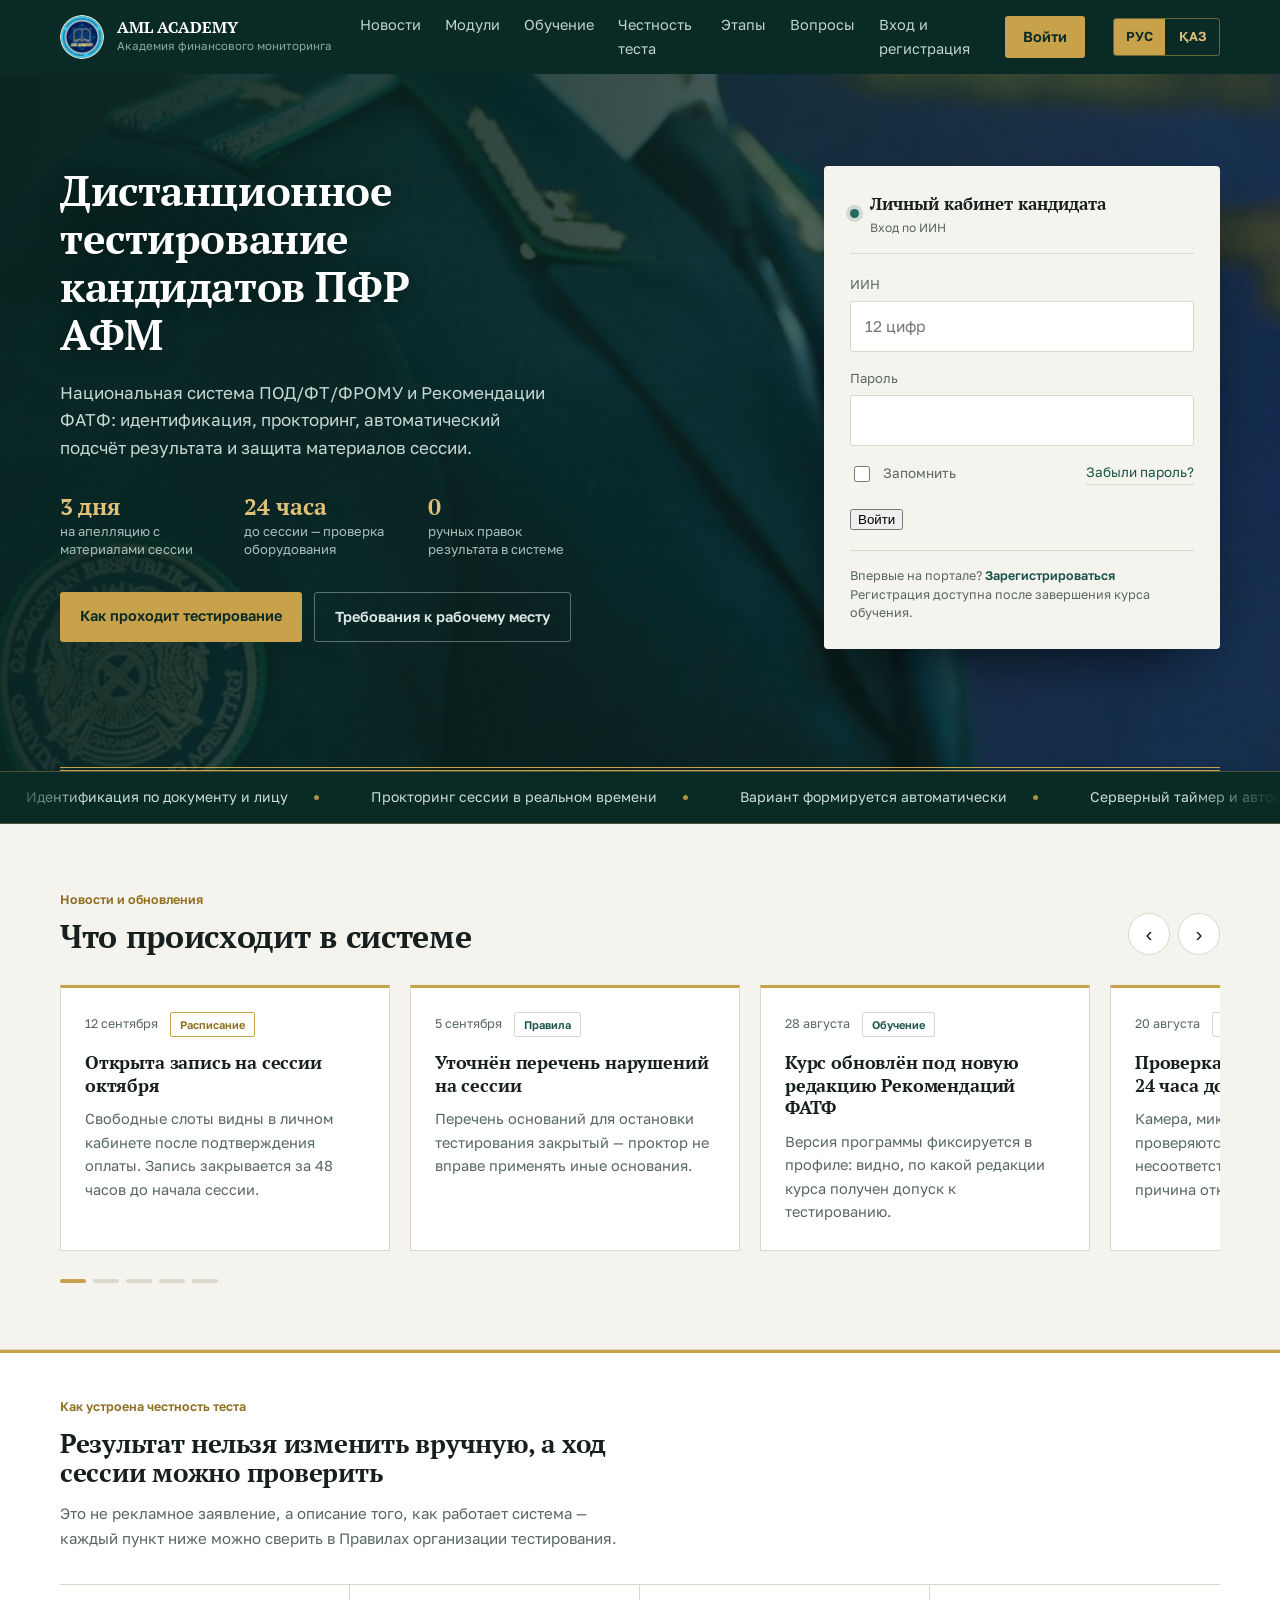
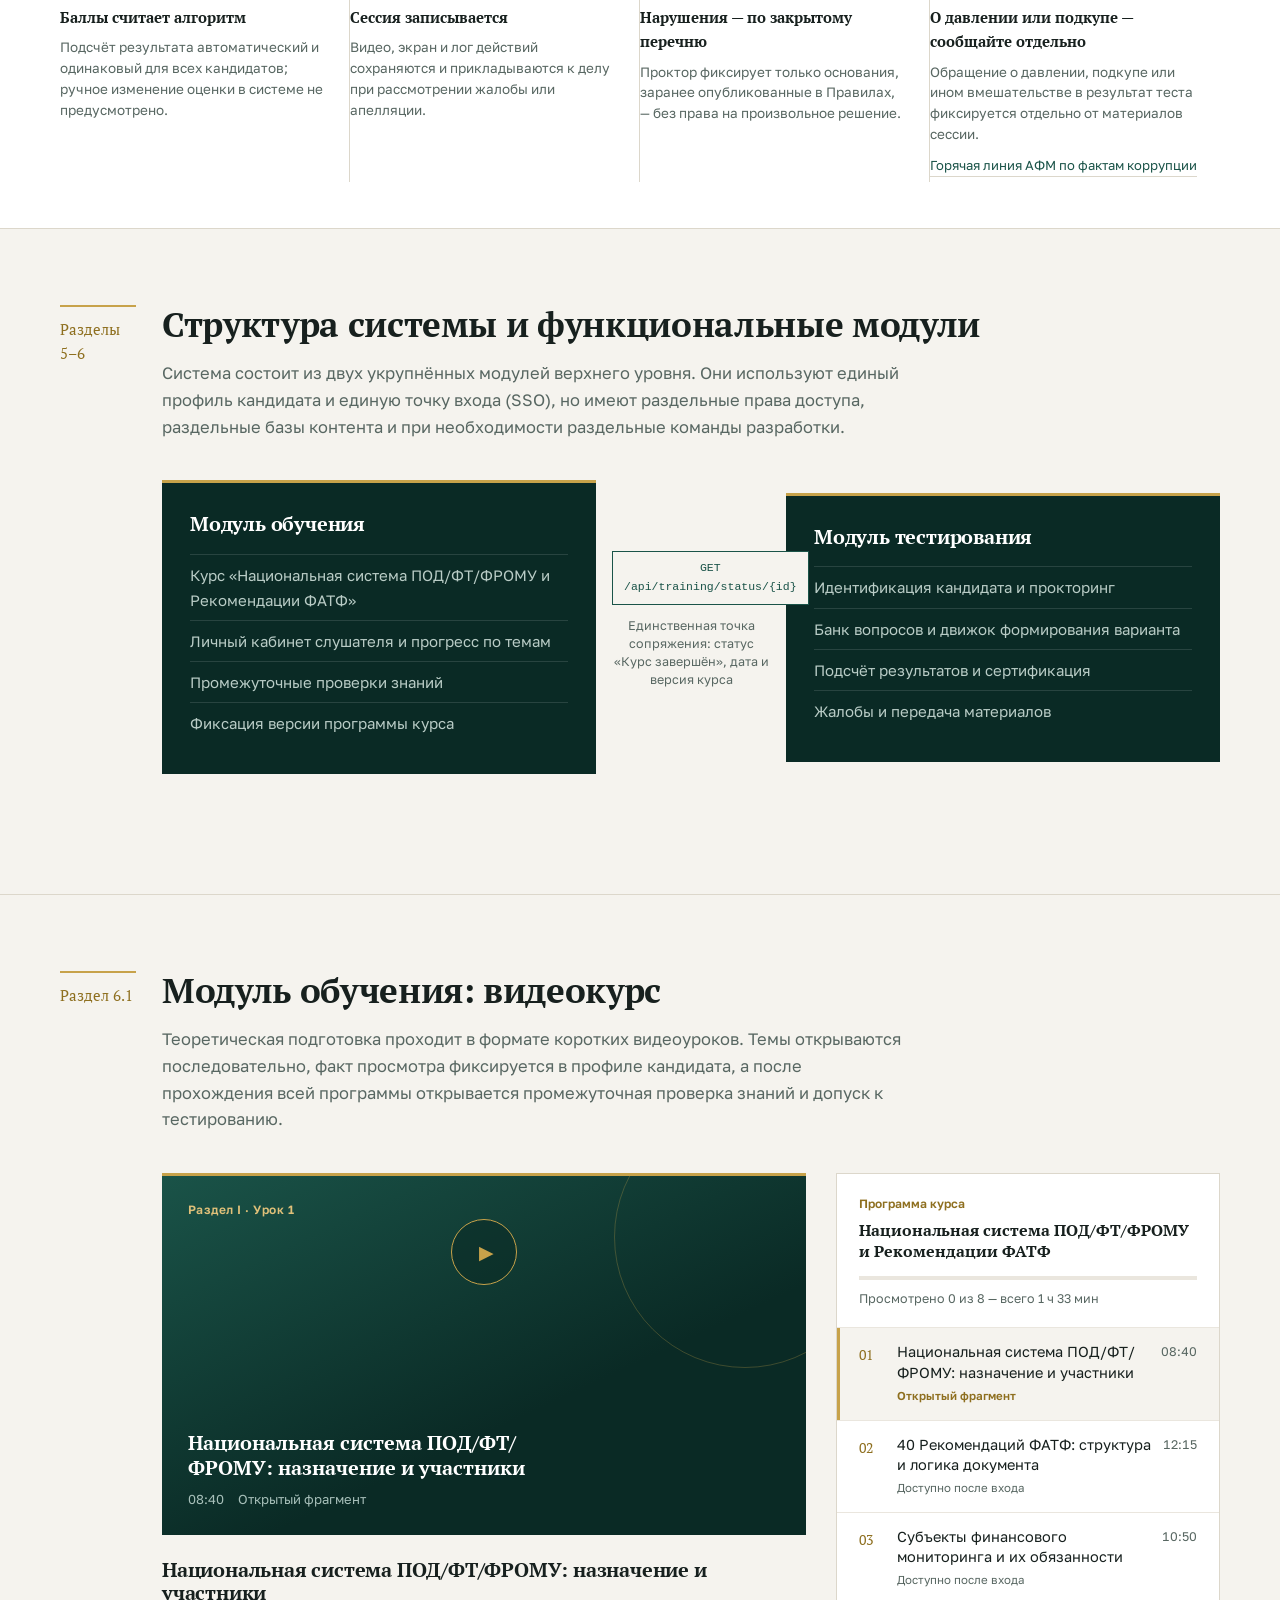
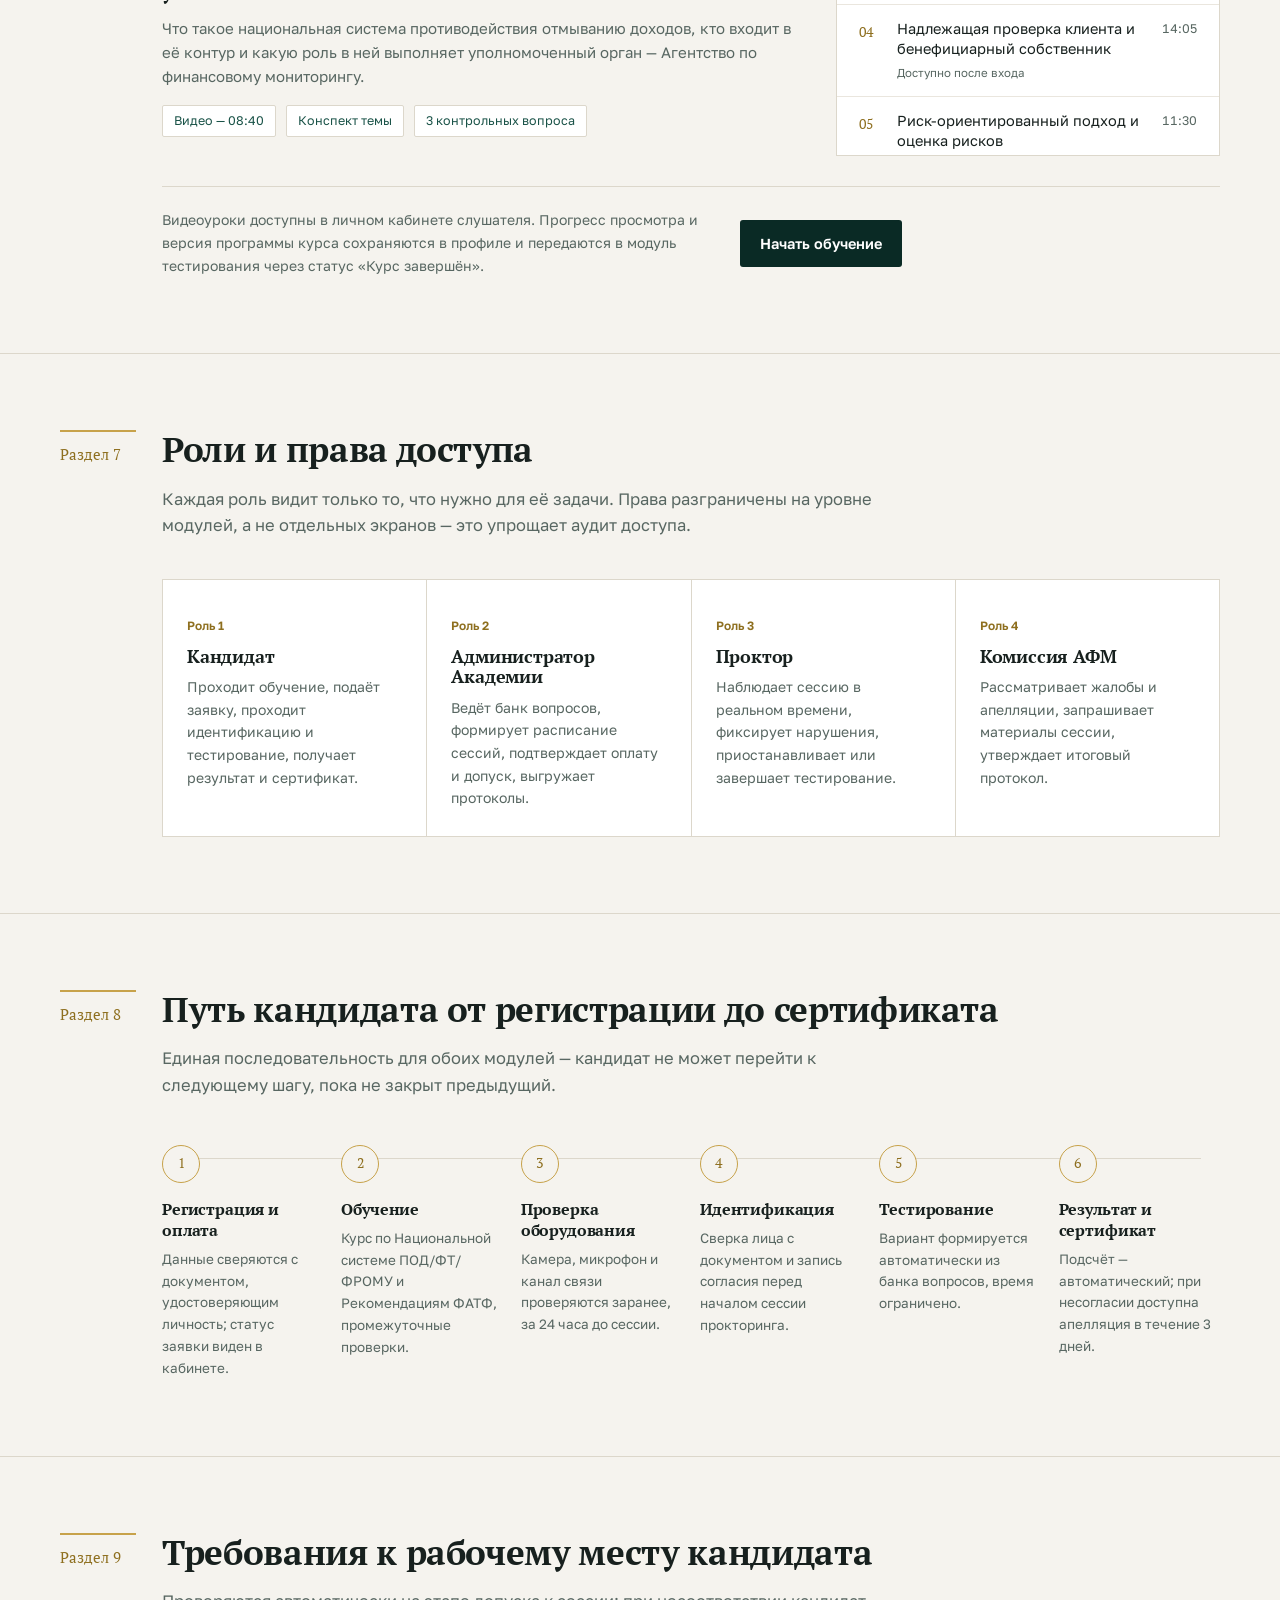
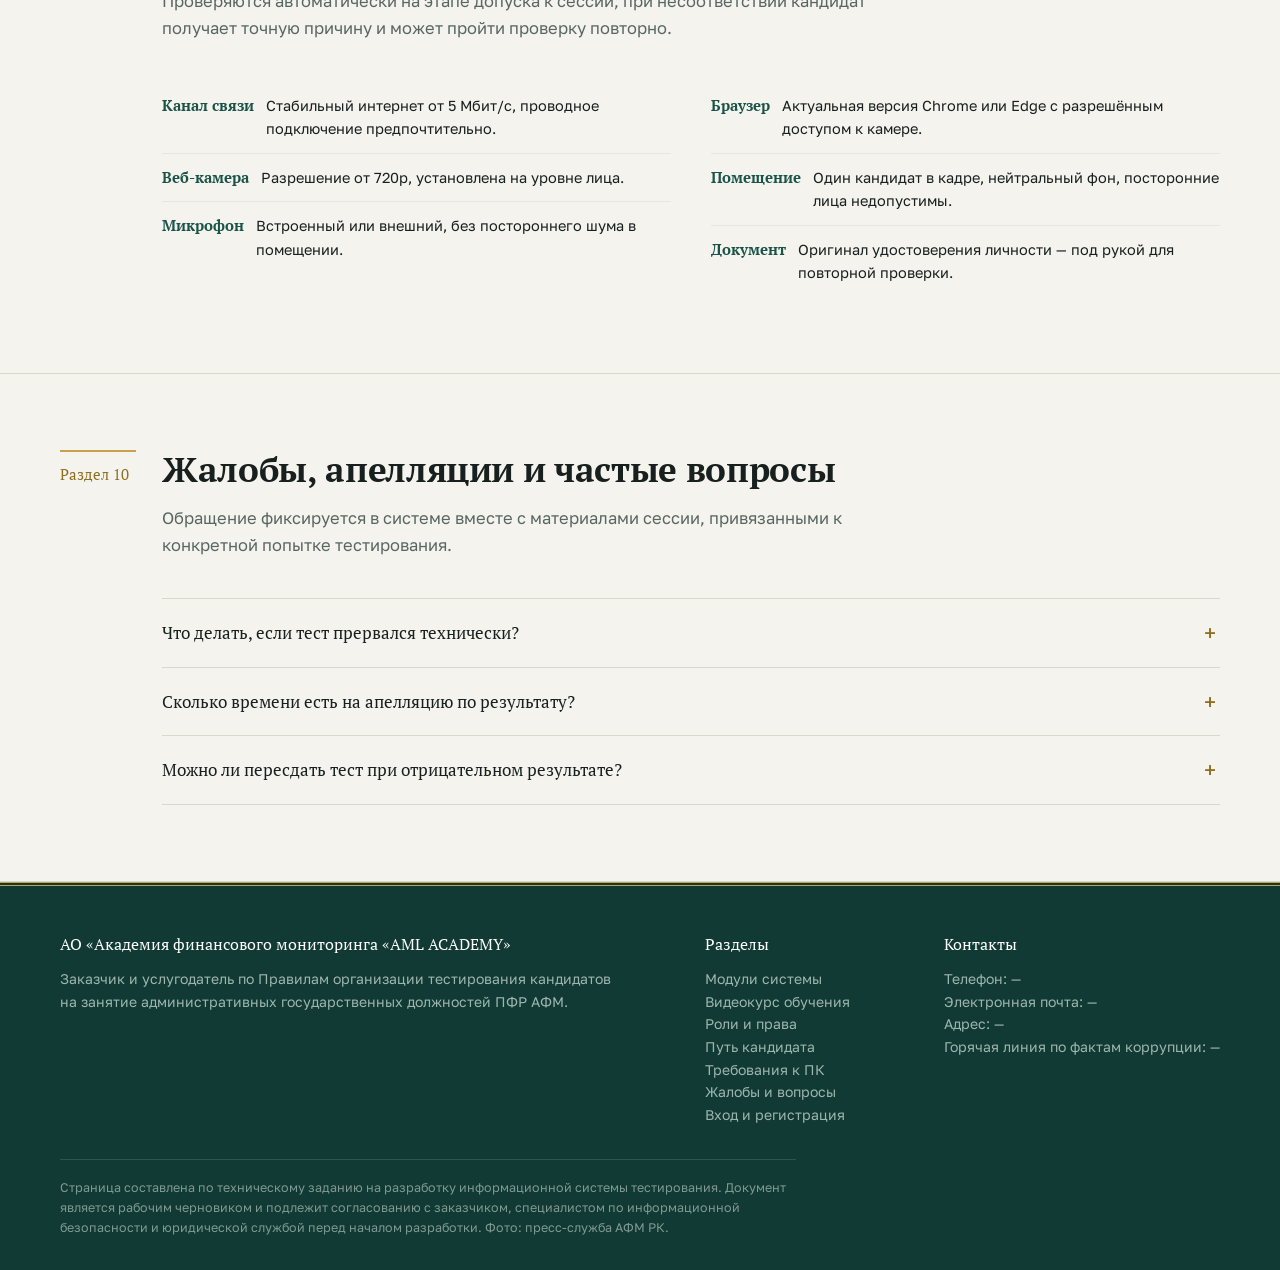
==== commit 8f3dc8dd: "feat: add video course module with player functionality and README documentation" ====
--- a/index.html
+++ b/index.html
@@ -274,6 +274,51 @@
   .ticker-row{animation:none}
   .feed-track{scroll-behavior:auto}
 }
+
+/* ── модуль обучения: видеоуроки ── */
+.vcourse{display:grid;grid-template-columns:minmax(0,1fr) 384px;gap:30px;align-items:start}
+.vstage{position:relative;aspect-ratio:16/9;background:var(--g-900);border-top:3px solid var(--gold);overflow:hidden}
+.vstage video,.vstage iframe{width:100%;height:100%;display:block;border:0;background:#000}
+.vposter{position:absolute;inset:0;width:100%;font:inherit;color:#DCE8E4;text-align:left;border:0;cursor:pointer;padding:24px 26px;display:grid;grid-template-rows:auto 1fr auto;background:linear-gradient(155deg,var(--g-700),var(--g-900) 62%)}
+.vposter:after{content:"";position:absolute;right:-70px;top:-70px;width:260px;height:260px;border:1px solid rgba(199,162,74,.28);border-radius:50%}
+.vposter .ptag{font-size:12px;font-weight:600;color:var(--gold-2);letter-spacing:.04em;position:relative;z-index:1}
+.vposter .pmid{display:flex;align-items:center;justify-content:center}
+.vplay{width:66px;height:66px;border-radius:50%;border:1px solid var(--gold);color:var(--gold);background:rgba(10,42,37,.55);display:flex;align-items:center;justify-content:center;font-size:19px;padding-left:5px;transition:background .2s,transform .2s}
+.vposter:hover .vplay{background:var(--gold);color:var(--g-900);transform:scale(1.06)}
+.vposter .pbot{position:relative;z-index:1}
+.vposter .pbot b{display:block;font-family:var(--serif);font-size:20px;color:#fff;font-weight:700;line-height:1.25;max-width:32ch}
+.vposter .pbot span{display:inline-flex;gap:14px;margin-top:9px;font-size:13px;color:#A8C0BA}
+.vnote{position:absolute;left:0;right:0;bottom:0;display:none;background:rgba(10,42,37,.94);border-top:1px solid rgba(199,162,74,.45);color:#CBDDD7;font-size:13.5px;line-height:1.5;padding:14px 26px}
+.vnote.on{display:block}
+.vinfo{margin-top:24px}
+.vinfo h3{font-size:20px}
+.vinfo p{margin-top:11px;color:var(--muted);font-size:15px;max-width:72ch}
+.vmeta{display:flex;gap:10px;flex-wrap:wrap;margin-top:16px;padding:0;list-style:none}
+.vmeta li{font-size:12.5px;color:var(--g-700);border:1px solid var(--line);background:var(--paper-2);padding:5px 11px;border-radius:2px}
+
+.vlist{border:1px solid var(--line);background:var(--paper-2)}
+.vlist-hd{padding:20px 22px 18px}
+.vlist-hd .tag{font-size:12px;font-weight:600;color:var(--gold-3)}
+.vlist-hd b{display:block;margin-top:7px;font-family:var(--serif);font-size:16px;line-height:1.3}
+.vbar{height:4px;background:var(--line-2);margin-top:14px}
+.vbar i{display:block;height:100%;width:0;background:var(--gold);transition:width .35s}
+.vlist-hd small{display:block;margin-top:9px;font-size:12.5px;color:var(--muted)}
+.vitems{list-style:none;margin:0;padding:0;max-height:428px;overflow-y:auto}
+.vitems button{width:100%;font:inherit;text-align:left;background:0;color:var(--ink);border:0;border-top:1px solid var(--line-2);padding:14px 22px;cursor:pointer;display:grid;grid-template-columns:26px minmax(0,1fr) auto;gap:4px 12px}
+.vitems button:hover{background:var(--paper)}
+.vitems button[aria-current="true"]{background:var(--paper);box-shadow:inset 3px 0 0 var(--gold)}
+.vitems .vnum{font-family:var(--serif);font-size:14px;color:var(--gold-3);padding-top:2px}
+.vitems .vttl{font-size:14.5px;line-height:1.4}
+.vitems .vdur{font-size:12.5px;color:var(--muted);font-variant-numeric:tabular-nums}
+.vitems .vst{grid-column:2/4;font-size:11.5px;color:var(--muted)}
+.vitems .vst.open{color:var(--gold-3);font-weight:600}
+.vitems .vst.done{color:var(--ok);font-weight:600}
+.vfoot{margin-top:30px;display:flex;align-items:center;gap:20px;flex-wrap:wrap;border-top:1px solid var(--line);padding-top:22px}
+.vfoot p{color:var(--muted);font-size:14px;max-width:62ch}
+.vfoot .go{font:inherit;font-size:14.5px;font-weight:600;color:#fff;background:var(--g-900);border:0;border-radius:3px;padding:12px 20px;cursor:pointer;flex:none}
+.vfoot .go:hover{background:var(--g-700)}
+@media (max-width:1000px){.vcourse{grid-template-columns:1fr}.vitems{max-height:none}}
+@media (max-width:600px){.vposter{padding:18px}.vposter .pbot b{font-size:17px}.vplay{width:54px;height:54px}}
 </style>
 </head>
 <body>
@@ -289,6 +334,7 @@
     <nav class="tnav" id="nav">
       <a href="#novosti">Новости</a>
       <a href="#moduli">Модули</a>
+      <a href="#obuchenie">Обучение</a>
       <a href="#chestnost">Честность теста</a>
       <a href="#etapy">Этапы</a>
       <a href="#voprosy">Вопросы</a>
@@ -483,6 +529,116 @@
   </div>
 </section>
 
+<section id="obuchenie">
+  <div class="wrap">
+    <div class="sh">
+      <div class="no">Раздел 6.1</div>
+      <div>
+        <h2>Модуль обучения: видеокурс</h2>
+        <p>Теоретическая подготовка проходит в формате коротких видеоуроков. Темы открываются последовательно, факт просмотра фиксируется в профиле кандидата, а после прохождения всей программы открывается промежуточная проверка знаний и допуск к тестированию.</p>
+      </div>
+    </div>
+    <div class="body">
+      <div class="vcourse">
+        <div class="vplayer">
+          <div class="vstage" id="v-stage">
+            <button class="vposter" id="v-poster" type="button" aria-label="Смотреть видеоурок">
+              <span class="ptag" id="v-ptag">Раздел I · Урок 1</span>
+              <span class="pmid"><span class="vplay" aria-hidden="true">&#9654;</span></span>
+              <span class="pbot">
+                <b id="v-ptitle">Национальная система ПОД/ФТ/ФРОМУ: назначение и участники</b>
+                <span><i id="v-pdur" style="font-style:normal">08:40</i><i id="v-pst" style="font-style:normal">Открытый фрагмент</i></span>
+              </span>
+            </button>
+            <p class="vnote" id="v-note" role="status"></p>
+          </div>
+          <div class="vinfo">
+            <h3 id="v-title">Национальная система ПОД/ФТ/ФРОМУ: назначение и участники</h3>
+            <p id="v-desc">Что такое национальная система противодействия отмыванию доходов, кто входит в её контур и какую роль в ней выполняет уполномоченный орган — Агентство по финансовому мониторингу.</p>
+            <ul class="vmeta">
+              <li id="v-m1">Видео — 08:40</li>
+              <li>Конспект темы</li>
+              <li>3 контрольных вопроса</li>
+            </ul>
+          </div>
+        </div>
+
+        <aside class="vlist" aria-label="Программа видеокурса">
+          <div class="vlist-hd">
+            <p class="tag">Программа курса</p>
+            <b>Национальная система ПОД/ФТ/ФРОМУ и Рекомендации ФАТФ</b>
+            <div class="vbar" aria-hidden="true"><i id="v-fill"></i></div>
+            <small id="v-prog">Просмотрено 0 из 8 — всего 1 ч 33 мин</small>
+          </div>
+          <ul class="vitems" id="v-items">
+            <li><button type="button" aria-current="true"
+              data-tag="Раздел I · Урок 1" data-dur="08:40" data-open="1"
+              data-title="Национальная система ПОД/ФТ/ФРОМУ: назначение и участники"
+              data-desc="Что такое национальная система противодействия отмыванию доходов, кто входит в её контур и какую роль в ней выполняет уполномоченный орган — Агентство по финансовому мониторингу."
+              data-src="video/lesson-1.mp4">
+              <span class="vnum">01</span><span class="vttl">Национальная система ПОД/ФТ/ФРОМУ: назначение и участники</span><span class="vdur">08:40</span><span class="vst open">Открытый фрагмент</span>
+            </button></li>
+            <li><button type="button"
+              data-tag="Раздел I · Урок 2" data-dur="12:15"
+              data-title="40 Рекомендаций ФАТФ: структура и логика документа"
+              data-desc="Как устроены Рекомендации ФАТФ, чем отличаются технические требования от оценки эффективности и как результаты взаимных оценок влияют на национальное законодательство."
+              data-src="video/lesson-2.mp4">
+              <span class="vnum">02</span><span class="vttl">40 Рекомендаций ФАТФ: структура и логика документа</span><span class="vdur">12:15</span><span class="vst">Доступно после входа</span>
+            </button></li>
+            <li><button type="button"
+              data-tag="Раздел II · Урок 3" data-dur="10:50"
+              data-title="Субъекты финансового мониторинга и их обязанности"
+              data-desc="Перечень субъектов финансового мониторинга, объём их обязанностей и порядок постановки на учёт в уполномоченном органе."
+              data-src="video/lesson-3.mp4">
+              <span class="vnum">03</span><span class="vttl">Субъекты финансового мониторинга и их обязанности</span><span class="vdur">10:50</span><span class="vst">Доступно после входа</span>
+            </button></li>
+            <li><button type="button"
+              data-tag="Раздел II · Урок 4" data-dur="14:05"
+              data-title="Надлежащая проверка клиента и бенефициарный собственник"
+              data-desc="Идентификация и верификация клиента, установление бенефициарного собственника, упрощённые и усиленные меры проверки, работа с публичными должностными лицами."
+              data-src="video/lesson-4.mp4">
+              <span class="vnum">04</span><span class="vttl">Надлежащая проверка клиента и бенефициарный собственник</span><span class="vdur">14:05</span><span class="vst">Доступно после входа</span>
+            </button></li>
+            <li><button type="button"
+              data-tag="Раздел II · Урок 5" data-dur="11:30"
+              data-title="Риск-ориентированный подход и оценка рисков"
+              data-desc="Национальная и секторальная оценка рисков, построение риск-профиля клиента и распределение ресурсов внутреннего контроля по уровню риска."
+              data-src="video/lesson-5.mp4">
+              <span class="vnum">05</span><span class="vttl">Риск-ориентированный подход и оценка рисков</span><span class="vdur">11:30</span><span class="vst">Доступно после входа</span>
+            </button></li>
+            <li><button type="button"
+              data-tag="Раздел III · Урок 6" data-dur="13:20"
+              data-title="Пороговые и подозрительные операции: критерии и сроки"
+              data-desc="Признаки определения подозрительной операции, пороговые суммы, порядок и сроки направления сообщений в уполномоченный орган."
+              data-src="video/lesson-6.mp4">
+              <span class="vnum">06</span><span class="vttl">Пороговые и подозрительные операции: критерии и сроки</span><span class="vdur">13:20</span><span class="vst">Доступно после входа</span>
+            </button></li>
+            <li><button type="button"
+              data-tag="Раздел III · Урок 7" data-dur="09:55"
+              data-title="Целевые финансовые санкции и противодействие ФРОМУ"
+              data-desc="Перечни организаций и лиц, связанных с терроризмом и распространением оружия массового уничтожения, порядок замораживания операций и сроки проверки перечней."
+              data-src="video/lesson-7.mp4">
+              <span class="vnum">07</span><span class="vttl">Целевые финансовые санкции и противодействие ФРОМУ</span><span class="vdur">09:55</span><span class="vst">Доступно после входа</span>
+            </button></li>
+            <li><button type="button"
+              data-tag="Раздел III · Урок 8" data-dur="12:40"
+              data-title="Внутренний контроль, отчётность и ответственность"
+              data-desc="Правила внутреннего контроля, требования к ответственному сотруднику, хранение документов и ответственность за нарушение законодательства о ПОД/ФТ."
+              data-src="video/lesson-8.mp4">
+              <span class="vnum">08</span><span class="vttl">Внутренний контроль, отчётность и ответственность</span><span class="vdur">12:40</span><span class="vst">Доступно после входа</span>
+            </button></li>
+          </ul>
+        </aside>
+      </div>
+
+      <div class="vfoot">
+        <p>Видеоуроки доступны в личном кабинете слушателя. Прогресс просмотра и версия программы курса сохраняются в профиле и передаются в модуль тестирования через статус «Курс завершён».</p>
+        <button class="go" type="button" data-auth="up">Начать обучение</button>
+      </div>
+    </div>
+  </div>
+</section>
+
 <section id="roli">
   <div class="wrap">
     <div class="sh">
@@ -667,7 +823,7 @@
   <div class="wrap">
     <div class="cols">
       <div><b>АО «Академия финансового мониторинга «AML ACADEMY»</b>Заказчик и услугодатель по Правилам организации тестирования кандидатов<br>на занятие административных государственных должностей ПФР АФМ.</div>
-      <div><b>Разделы</b><a href="#moduli">Модули системы</a><br><a href="#roli">Роли и права</a><br><a href="#etapy">Путь кандидата</a><br><a href="#trebovaniya">Требования к ПК</a><br><a href="#voprosy">Жалобы и вопросы</a><br><a href="#" data-auth="in">Вход и регистрация</a><br></div>
+      <div><b>Разделы</b><a href="#moduli">Модули системы</a><br><a href="#obuchenie">Видеокурс обучения</a><br><a href="#roli">Роли и права</a><br><a href="#etapy">Путь кандидата</a><br><a href="#trebovaniya">Требования к ПК</a><br><a href="#voprosy">Жалобы и вопросы</a><br><a href="#" data-auth="in">Вход и регистрация</a><br></div>
       <div><b>Контакты</b>Телефон: —<br>Электронная почта: —<br>Адрес: —<br>Горячая линия по фактам коррупции: —</div>
     </div>
     <p class="fine">Страница составлена по техническому заданию на разработку информационной системы тестирования. Документ является рабочим черновиком и подлежит согласованию с заказчиком, специалистом по информационной безопасности и юридической службой перед началом разработки. Фото: пресс-служба АФМ РК.</p>
@@ -806,6 +962,80 @@
     mark(); play();
   })();
 
+
+  // ── модуль обучения: видеоуроки ──
+  (function(){
+    var stage=document.getElementById('v-stage'); if(!stage) return;
+    var poster=document.getElementById('v-poster'),
+        items=Array.prototype.slice.call(document.querySelectorAll('#v-items button')),
+        note=document.getElementById('v-note'),
+        fill=document.getElementById('v-fill'), prog=document.getElementById('v-prog'),
+        seen={}, cur=0, media=null;
+
+    try{ seen=JSON.parse(localStorage.getItem('aml-course')||'{}'); }catch(e){ seen={}; }
+
+    function save(){ try{ localStorage.setItem('aml-course',JSON.stringify(seen)); }catch(e){} }
+
+    function drop(){ if(media){ media.remove(); media=null; } note.classList.remove('on'); poster.style.display=''; }
+
+    function mark(){
+      var n=0;
+      items.forEach(function(b,i){
+        var st=b.querySelector('.vst');
+        if(seen[i]){ n++; st.className='vst done'; st.textContent='Просмотрено'; }
+        else if(b.dataset.open){ st.className='vst open'; st.textContent='Открытый фрагмент'; }
+      });
+      fill.style.width=Math.round(n/items.length*100)+'%';
+      prog.textContent='Просмотрено '+n+' из '+items.length+' — всего 1 ч 33 мин';
+    }
+
+    function select(i){
+      cur=i; drop();
+      var b=items[i];
+      items.forEach(function(x){ x.setAttribute('aria-current',x===b?'true':'false'); });
+      document.getElementById('v-ptag').textContent=b.dataset.tag;
+      document.getElementById('v-ptitle').textContent=b.dataset.title;
+      document.getElementById('v-pdur').textContent=b.dataset.dur;
+      document.getElementById('v-pst').textContent=seen[i]?'Просмотрено':(b.dataset.open?'Открытый фрагмент':'Доступно после входа');
+      document.getElementById('v-title').textContent=b.dataset.title;
+      document.getElementById('v-desc').textContent=b.dataset.desc;
+      document.getElementById('v-m1').textContent='Видео — '+b.dataset.dur;
+    }
+
+    function fail(){
+      poster.style.display='';
+      note.textContent='Видеофайл урока подключается из медиахранилища Академии. В демонстрационной версии страницы запись не размещена.';
+      note.classList.add('on');
+    }
+
+    function play(){
+      var b=items[cur];
+      if(!b.dataset.open && !seen[cur]){
+        var t=document.querySelector('header [data-auth="in"]'); if(t){ t.click(); }
+        return;
+      }
+      drop();
+      if(b.dataset.embed){
+        media=document.createElement('iframe');
+        media.src=b.dataset.embed;
+        media.title=b.dataset.title;
+        media.allow='accelerometer; autoplay; encrypted-media; picture-in-picture; fullscreen';
+        media.setAttribute('allowfullscreen','');
+      }else{
+        media=document.createElement('video');
+        media.src=b.dataset.src; media.controls=true; media.autoplay=true; media.playsInline=true;
+        media.addEventListener('error',fail);
+      }
+      stage.insertBefore(media,note);
+      poster.style.display='none';
+      seen[cur]=1; save(); mark();
+      document.getElementById('v-pst').textContent='Просмотрено';
+    }
+
+    items.forEach(function(b,i){ b.addEventListener('click',function(){ select(i); play(); }); });
+    poster.addEventListener('click',play);
+    mark(); select(0);
+  })();
   var l=document.querySelectorAll('.lang button');
   l.forEach(function(x){x.addEventListener('click',function(){l.forEach(function(y){y.setAttribute('aria-pressed','false')});x.setAttribute('aria-pressed','true');});});
 })();
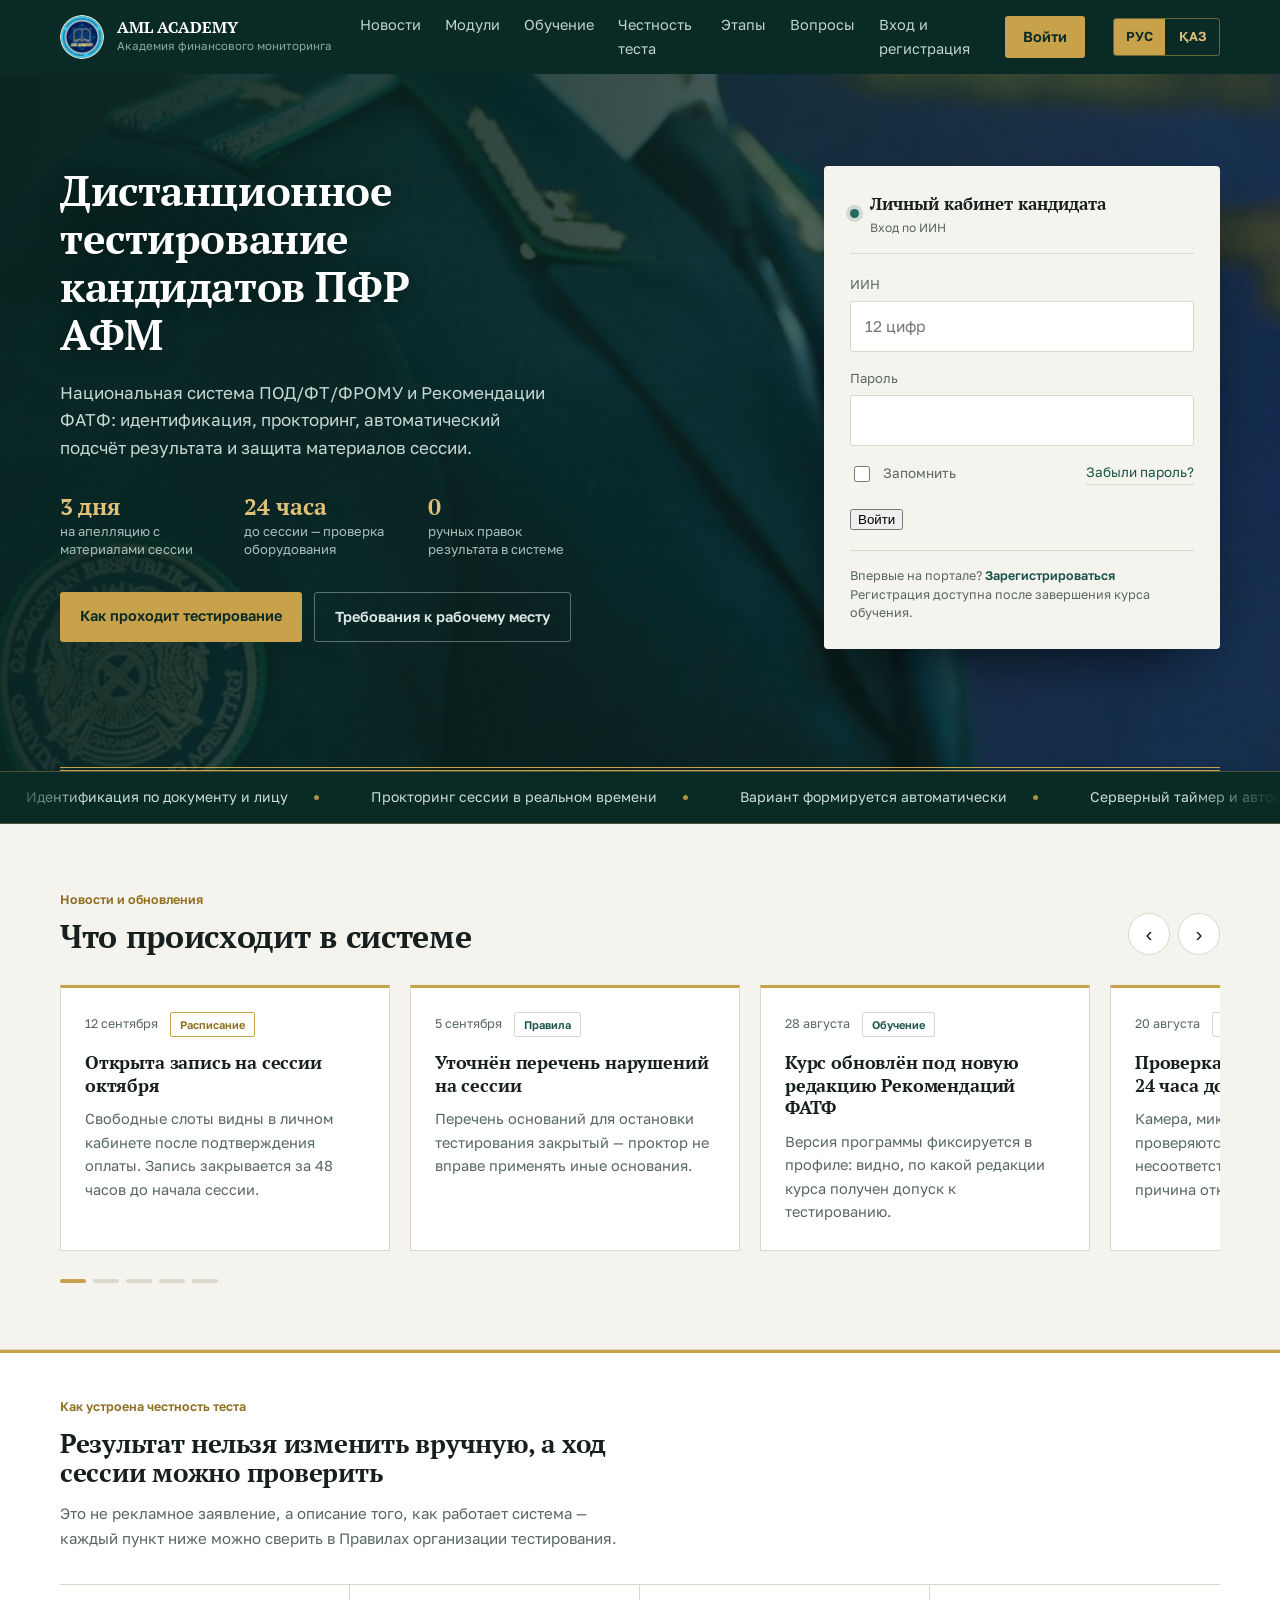
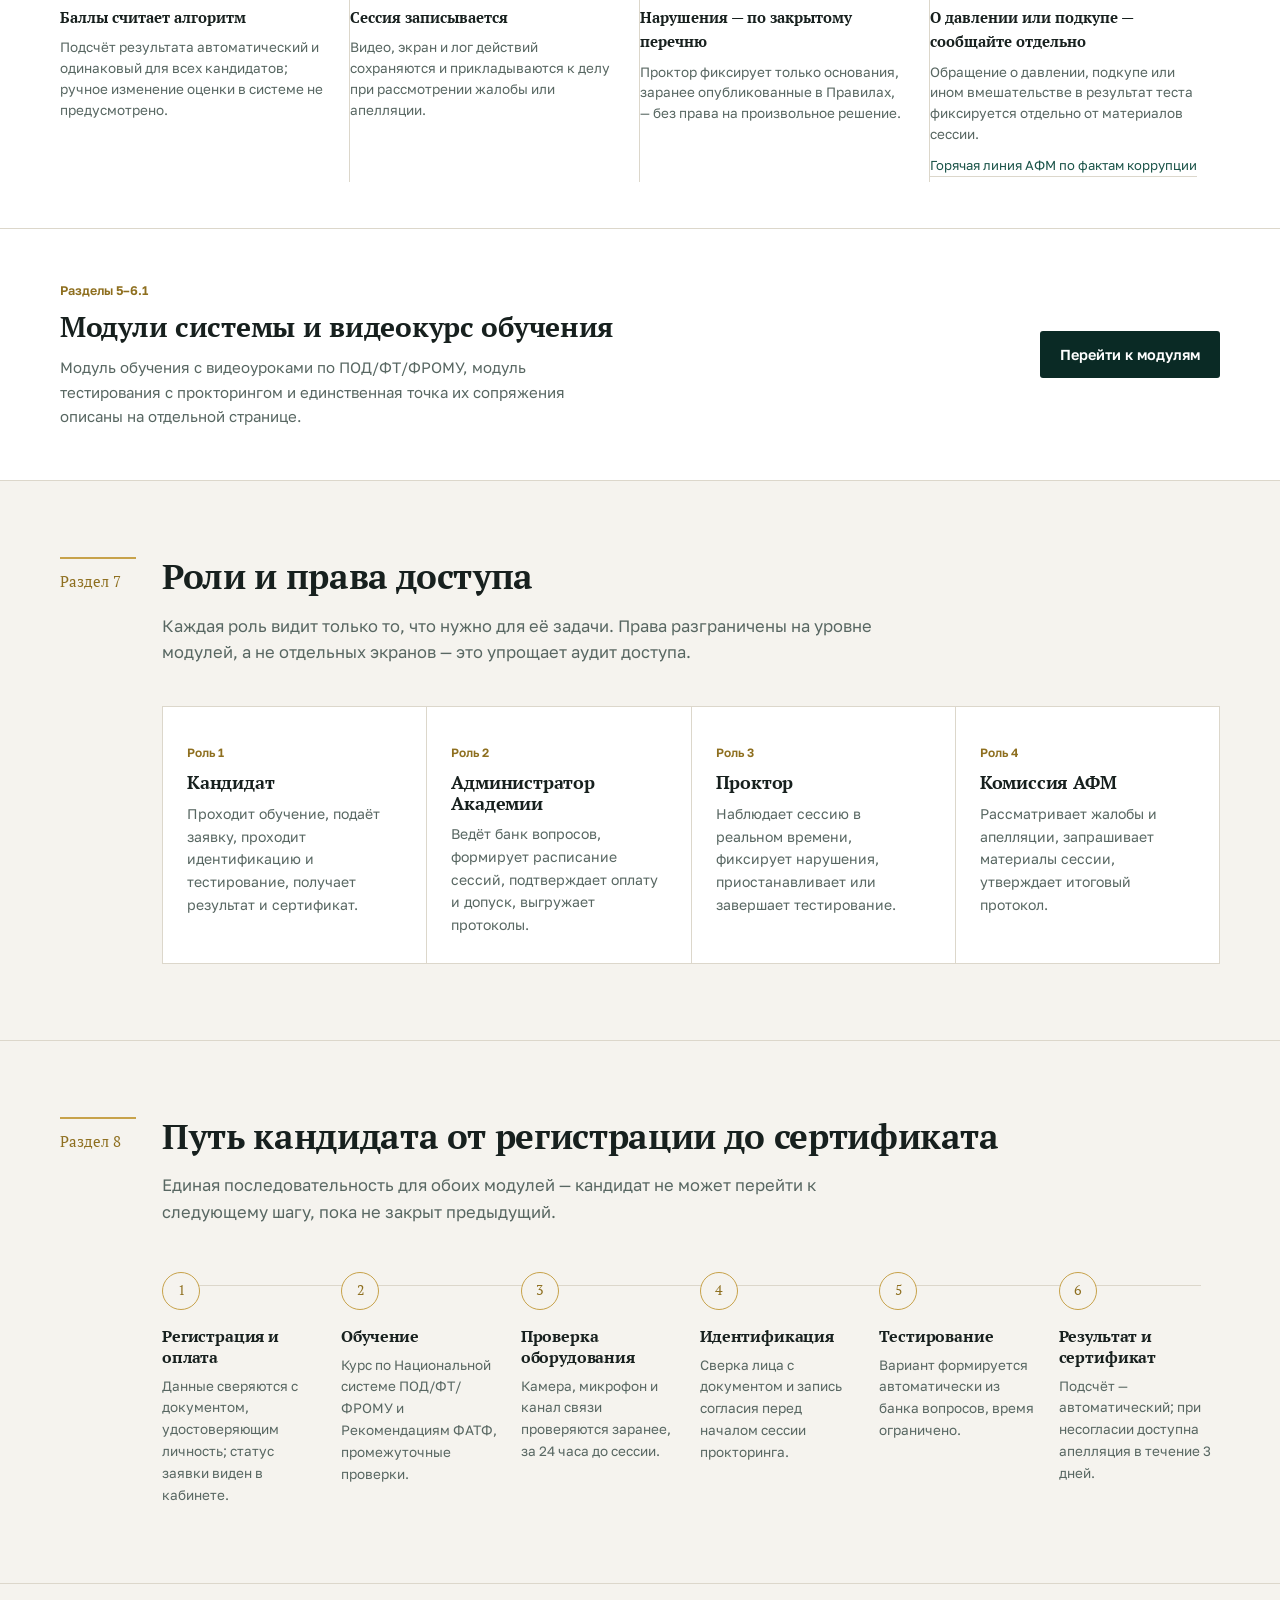
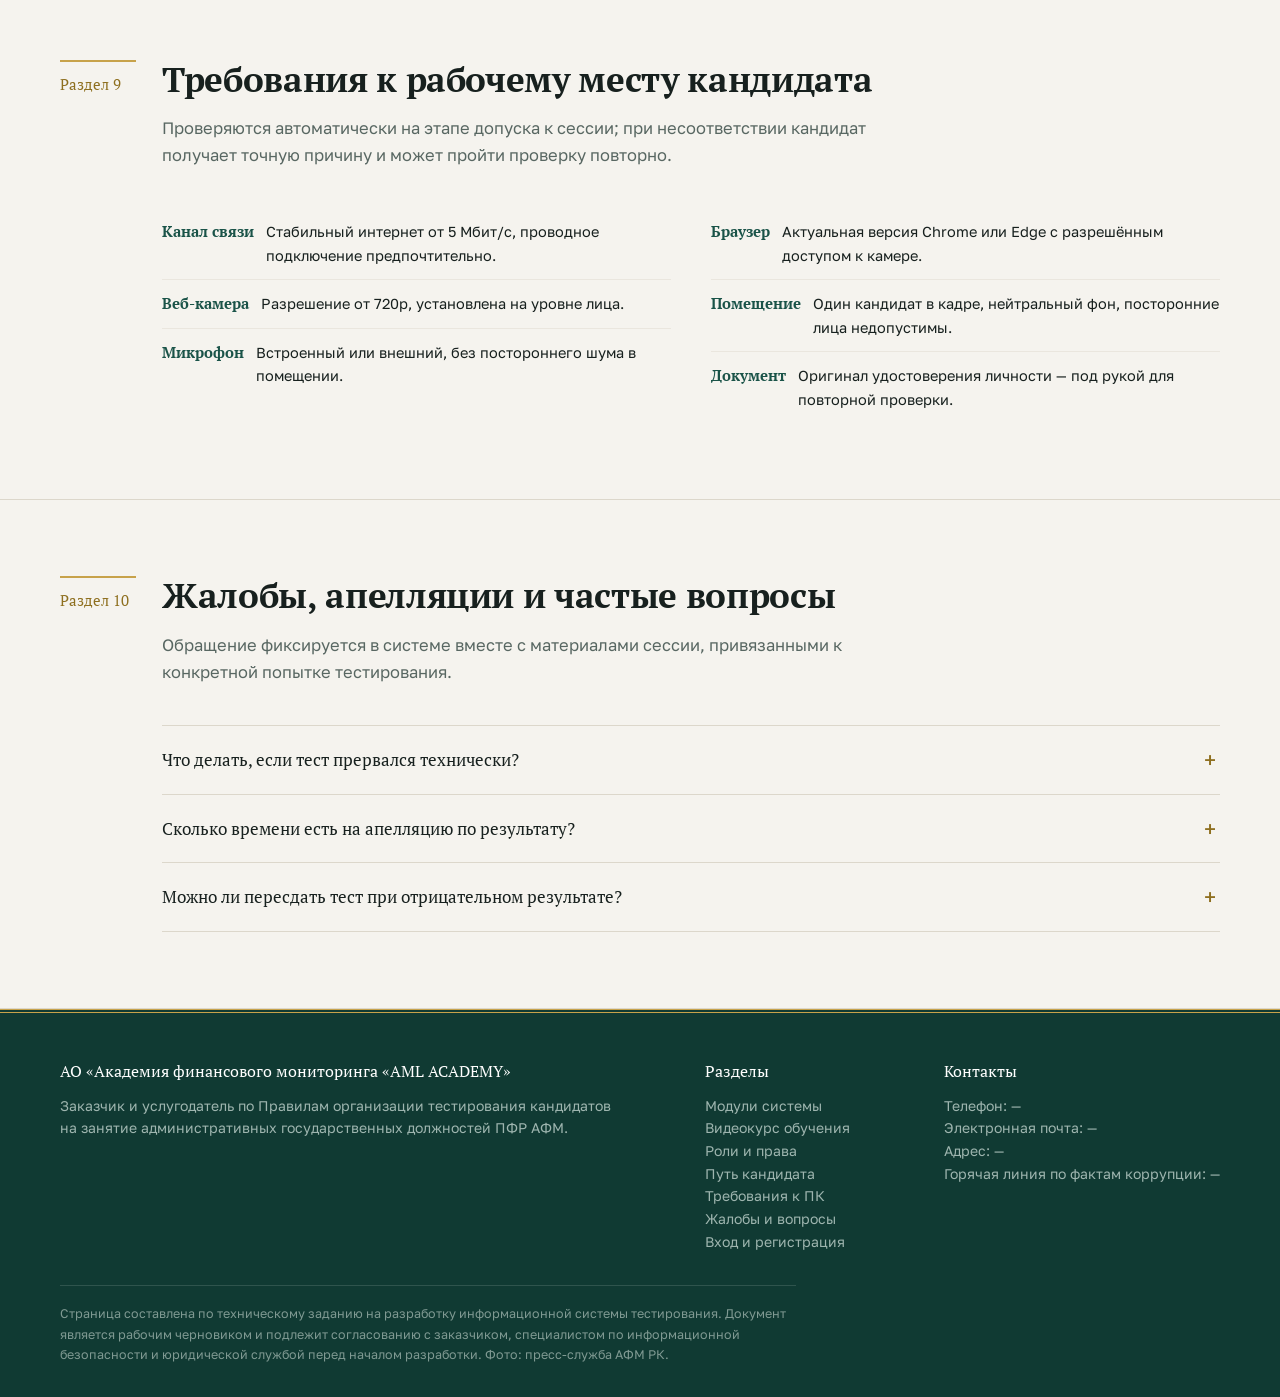
==== commit 4de031e6: "Add new module page for training system and video course" ====
--- a/index.html
+++ b/index.html
@@ -3,323 +3,14 @@
 <head>
 <meta charset="utf-8">
 <meta name="viewport" content="width=device-width, initial-scale=1">
-<link rel="icon" type="image/png" href="[data-uri]">
-<link rel="apple-touch-icon" href="[data-uri]">
+<link rel="icon" type="image/png" href="assets/favicon.png">
+<link rel="apple-touch-icon" href="assets/logo.png">
 <title>ИС дистанционного тестирования ПФР АФМ — ПОД/ФТ/ФРОМУ и Рекомендации ФАТФ</title>
 <meta name="description" content="Информационная система дистанционного тестирования кандидатов на занятие административных государственных должностей ПФР АФМ: назначение, модули, роли, этапы, требования.">
 <link rel="preconnect" href="https://fonts.googleapis.com">
 <link rel="preconnect" href="https://fonts.gstatic.com" crossorigin>
 <link href="https://fonts.googleapis.com/css2?family=PT+Serif:wght@400;700&family=Golos+Text:wght@400;500;600;700&display=swap" rel="stylesheet">
-<style>
-:root{
-  --g-900:#0A2A25;--g-800:#103A33;--g-700:#1A5348;--g-600:#256B5D;
-  --gold:#C7A24A;--gold-2:#E0C079;--gold-3:#8E6F1F;
-  --paper:#F5F3EE;--paper-2:#FFFFFF;--line:#DCD7CB;--line-2:#EAE6DE;
-  --ink:#17201E;--muted:#586762;--err:#9E362C;--ok:#1F5C46;
-  --serif:"PT Serif",Georgia,serif;
-  --sans:"Golos Text","Inter",-apple-system,Segoe UI,Roboto,Arial,sans-serif;
-}
-*{box-sizing:border-box}
-html{scroll-behavior:smooth}
-body{margin:0;background:var(--paper);color:var(--ink);font-family:var(--sans);font-size:16.5px;line-height:1.62;-webkit-font-smoothing:antialiased}
-img{max-width:100%;display:block}
-a{color:inherit;text-decoration:none}
-h1,h2,h3,h4{margin:0;font-family:var(--serif);font-weight:700;line-height:1.14;letter-spacing:-.01em}
-p{margin:0}
-table{border-collapse:collapse;width:100%}
-.wrap{max-width:1220px;margin:0 auto;padding:0 30px}
-:focus-visible{outline:2.5px solid var(--gold);outline-offset:3px}
-.skip{position:absolute;left:-9999px}
-.skip:focus{left:10px;top:10px;z-index:300;background:var(--g-900);color:#fff;padding:10px 16px}
-
-/* ── золотой кант: тонкая двойная линия, как на петлицах ── */
-.braid{height:4px;background:linear-gradient(var(--gold) 0 1px,transparent 1px 3px,var(--gold) 3px 4px)}
-
-/* ── шапка ── */
-.top{background:var(--g-900);color:#E8EFEC;position:sticky;top:0;z-index:80}
-.top .wrap{display:flex;align-items:center;gap:28px;min-height:74px}
-.em{display:flex;align-items:center;gap:13px;flex:none}
-.em .sign{width:44px;height:44px;border-radius:50%;flex:none}
-.em b{display:block;font-family:var(--serif);font-size:15.5px;color:#fff;font-weight:700;line-height:1.2}
-.em i{display:block;font-style:normal;font-size:11.5px;color:#8FA8A1}
-.tnav{display:flex;gap:24px;margin-left:auto;font-size:14.5px}
-.tnav a{color:#BFD2CC;padding:5px 0;border-bottom:1px solid transparent}
-.tnav a:hover{color:var(--gold-2);border-bottom-color:var(--gold)}
-.lang{display:flex;gap:2px;flex:none;border:1px solid rgba(199,162,74,.5);border-radius:3px;overflow:hidden}
-.lang button{font:inherit;font-size:13px;font-weight:600;border:0;background:transparent;color:var(--gold-2);padding:7px 12px;cursor:pointer}
-.lang button[aria-pressed="true"]{background:var(--gold);color:var(--g-900)}
-.burger{display:none;margin-left:auto;background:0;border:0;padding:8px;cursor:pointer}
-.burger span{display:block;width:24px;height:2px;background:var(--gold);margin:5px 0}
-
-/* ── герой ── */
-.hero{position:relative;color:#fff;background-image:linear-gradient(100deg,rgba(8,36,31,.95) 0%,rgba(8,36,31,.80) 46%,rgba(8,36,31,.45) 100%),url("[data-uri]");background-size:cover;background-position:center 30%}
-.hero .wrap{padding-top:78px;padding-bottom:0}
-.hero h1{font-size:clamp(1.95rem,3.6vw,3.15rem);max-width:19ch;text-shadow:0 3px 22px rgba(0,0,0,.4)}
-.hero .lede{margin-top:22px;max-width:52ch;font-size:17.5px;color:#CBDBD5}
-.hero .braid{margin-top:64px}
-
-/* ── секции ── */
-section{padding:76px 0;border-bottom:1px solid var(--line)}
-.sh{display:grid;grid-template-columns:76px 1fr;gap:26px;align-items:start}
-.sh .no{font-family:var(--serif);font-size:15px;color:var(--gold-3);padding-top:10px;border-top:2px solid var(--gold)}
-.sh h2{font-size:clamp(1.6rem,2.7vw,2.3rem)}
-.sh p{margin-top:16px;color:var(--muted);max-width:74ch}
-.body{margin-top:40px;margin-left:102px}
-@media (max-width:860px){.sh{grid-template-columns:1fr;gap:10px}.sh .no{border-top:0;padding-top:0}.body{margin-left:0}}
-
-/* ── два модуля верхнего уровня ── */
-.two{display:grid;grid-template-columns:1fr 190px 1fr;align-items:center;gap:0;margin-bottom:44px}
-.top-mod{background:var(--g-900);color:#DCE8E4;padding:30px 28px;border-top:3px solid var(--gold)}
-.top-mod h3{color:#fff;font-size:20px}
-.top-mod ul{margin:18px 0 0;padding:0;list-style:none}
-.top-mod li{font-size:15px;padding:8px 0;border-top:1px solid rgba(255,255,255,.12);color:#B9CCC6}
-.bridge{text-align:center;padding:0 16px}
-.bridge .ln{height:1px;background:var(--line);position:relative}
-.bridge .b{display:inline-block;margin-top:-15px;position:relative;background:var(--paper);border:1px solid var(--g-700);color:var(--g-700);font-family:ui-monospace,Consolas,monospace;font-size:11.5px;padding:7px 11px}
-.bridge small{display:block;margin-top:12px;color:var(--muted);font-size:12.5px;line-height:1.45}
-
-/* ── подвал ── */
-footer.site{background:var(--g-800);color:#9EB5AF;padding:0 0 32px;font-size:14px}
-footer.site .cols{display:flex;gap:46px;flex-wrap:wrap;justify-content:space-between;padding-top:46px}
-footer.site b{display:block;color:#fff;font-family:var(--serif);font-size:16px;font-weight:400;margin-bottom:10px}
-footer.site a:hover{color:var(--gold-2)}
-footer.site .fine{margin-top:32px;padding-top:18px;border-top:1px solid rgba(255,255,255,.13);font-size:12.5px;color:#7F9992;max-width:92ch}
-
-@media (max-width:1000px){
-  .goals,.two-col,.devops{grid-template-columns:1fr}
-  .grid4{grid-template-columns:repeat(2,1fr)}
-  .two{grid-template-columns:1fr}
-  .bridge{padding:22px 0}.bridge .ln{display:none}.bridge .b{margin-top:0}
-}
-@media (max-width:860px){
-  .tnav{display:none}
-  .tnav.open{display:flex;position:absolute;left:0;right:0;top:74px;background:var(--g-900);flex-direction:column;gap:0;padding:6px 30px 18px}
-  .tnav.open a{padding:11px 0;border-bottom:1px solid rgba(255,255,255,.1)}
-  .burger{display:block}.lang{order:3}
-}
-@media (max-width:600px){
-  .wrap{padding:0 18px}
-  body{font-size:16px}
-  section{padding:52px 0}
-  .hero .wrap{padding-top:52px}
-  .grid4{grid-template-columns:1fr}
-  .em i{display:none}
-}
-@media (prefers-reduced-motion:reduce){*{transition:none!important;animation:none!important}}
-/* ── вход и регистрация ── */
-.auth-ovl{position:fixed;inset:0;background:rgba(6,24,20,.76);display:none;z-index:200;padding:20px;overflow-y:auto}
-.auth-ovl.on{display:block}
-.auth{max-width:620px;margin:40px auto;background:var(--paper);border-radius:4px;overflow:hidden;box-shadow:0 30px 80px -20px rgba(0,0,0,.65)}
-.auth .hd{background:var(--g-900);color:#fff;padding:24px 30px;display:flex;gap:14px;align-items:center}
-.auth .hd img{width:44px;height:44px;border-radius:50%;flex:none}
-.auth .hd h2{font-size:19px;color:#fff}
-.auth .hd p{font-size:12.5px;color:#93ACA5;margin-top:3px}
-.auth .hd .x{margin-left:auto;background:0;border:0;color:var(--gold);font-size:28px;line-height:1;cursor:pointer;padding:0 4px}
-.auth .bd{padding:0 30px 30px}
-.tabs{display:flex;border-bottom:1px solid var(--line)}
-.tabs button{font:inherit;font-size:15.5px;font-weight:600;background:0;border:0;padding:15px 20px;color:var(--muted);cursor:pointer;border-bottom:3px solid transparent;margin-bottom:-1px}
-.tabs button[aria-selected="true"]{color:var(--ink);border-bottom-color:var(--gold)}
-.pane{padding-top:26px}
-.pane[hidden]{display:none}
-.pane h3{font-size:21px}
-.pane .sub{margin-top:10px;color:var(--muted);font-size:14.5px}
-.auth form{margin-top:22px}
-.row2{display:grid;grid-template-columns:1fr 1fr;gap:16px}
-.f{margin-bottom:16px}
-.f label{display:block;font-size:13px;color:var(--muted);margin-bottom:6px}
-.f input{width:100%;font:inherit;font-size:15.5px;padding:12px 14px;border:1px solid var(--line);background:#fff;border-radius:3px;color:var(--ink)}
-.f input:focus{border-color:var(--g-600)}
-.f input[aria-invalid="true"]{border-color:var(--err);background:#FDF6F5}
-.f .err{display:none;margin-top:5px;font-size:12.5px;color:var(--err)}
-.f.bad .err{display:block}
-.f .tip{margin-top:5px;font-size:12px;color:var(--muted)}
-.chk{display:flex;gap:10px;align-items:flex-start;margin-bottom:12px;font-size:13.5px;color:var(--muted)}
-.chk input{margin-top:3px;width:16px;height:16px;flex:none;accent-color:var(--g-700)}
-.chk a{color:var(--g-700)}
-.between{display:flex;justify-content:space-between;align-items:center;gap:14px;flex-wrap:wrap;margin-bottom:20px}
-.between a{font-size:13.5px;color:var(--g-700);text-decoration:none;border-bottom:1px solid var(--line)}
-.between a:hover{color:var(--gold-3);border-bottom-color:var(--gold)}
-.auth .go{width:100%;font:inherit;font-size:16px;font-weight:600;color:#fff;background:var(--g-900);border:0;border-radius:3px;padding:15px;cursor:pointer}
-.auth .go:hover{background:var(--g-700)}
-.msg{display:none;margin-top:16px;padding:13px 15px;border-left:3px solid var(--ok);background:#EEF3F0;font-size:14px;color:var(--ok)}
-.msg.on{display:block}
-.auth .note{margin-top:22px;padding-top:18px;border-top:1px solid var(--line);font-size:12.5px;color:var(--muted)}
-.auth .note b{color:var(--ink)}
-.enter{font:inherit;font-size:14.5px;color:var(--g-900);background:var(--gold);border:0;padding:9px 18px;border-radius:3px;cursor:pointer;font-weight:600;flex:none}
-.enter:hover{background:var(--gold-2)}
-@media (max-width:600px){.row2{grid-template-columns:1fr;gap:0}.auth{margin:0 auto}.auth-ovl{padding:0}.auth .bd{padding:0 20px 24px}.auth .hd{padding:18px 20px}}
-
-/* ── роли пользователей ── */
-.roles{display:grid;grid-template-columns:repeat(4,1fr);gap:1px;background:var(--line);border:1px solid var(--line)}
-.role{background:var(--paper-2);padding:26px 24px}
-.role .tag{font-size:12px;color:var(--gold-3);font-weight:600}
-.role h4{margin-top:10px;font-size:18px}
-.role p{margin-top:10px;color:var(--muted);font-size:14px}
-@media (max-width:1000px){.roles{grid-template-columns:1fr 1fr}}
-@media (max-width:600px){.roles{grid-template-columns:1fr}}
-
-/* ── этапы прохождения ── */
-.stages{position:relative;padding-top:6px}
-.stages::before{content:"";position:absolute;top:19px;left:19px;right:19px;height:1px;background:var(--line)}
-.stage-row{display:flex;gap:0}
-.stage{flex:1;position:relative;padding:0 18px 0 0}
-.stage:last-child{padding-right:0}
-.stage .dot{width:38px;height:38px;border-radius:50%;background:var(--paper);border:1px solid var(--gold);color:var(--gold-3);font-family:var(--serif);font-size:14px;display:flex;align-items:center;justify-content:center;position:relative;z-index:1}
-.stage h4{margin-top:16px;font-size:15.5px;line-height:1.35}
-.stage p{margin-top:8px;color:var(--muted);font-size:13.5px}
-@media (max-width:860px){.stages::before{display:none}.stage-row{flex-direction:column;gap:28px}.stage{padding-right:0;display:flex;gap:16px}.stage .dot{flex:none}}
-
-/* ── требования к рабочему месту ── */
-.req{display:grid;grid-template-columns:1fr 1fr;gap:0 40px}
-.req ul{list-style:none;margin:0;padding:0}
-.req li{padding:12px 0;border-top:1px solid var(--line-2);font-size:14.5px;display:flex;gap:12px}
-.req li:first-child{border-top:0}
-.req li b{flex:none;color:var(--g-700);font-family:var(--serif)}
-@media (max-width:860px){.req{grid-template-columns:1fr}}
-
-/* ── жалобы и апелляции / вопросы ── */
-.qa{border-top:1px solid var(--line)}
-.qa details{border-bottom:1px solid var(--line)}
-.qa summary{list-style:none;cursor:pointer;padding:20px 34px 20px 0;font-family:var(--serif);font-size:17px;position:relative}
-.qa summary::-webkit-details-marker{display:none}
-.qa summary::after{content:"+";position:absolute;right:4px;top:16px;font-size:22px;color:var(--gold-3);font-family:var(--sans)}
-.qa details[open] summary::after{content:"–"}
-.qa .a{margin:-6px 0 22px;max-width:70ch;color:var(--muted);font-size:14.5px}
-
-/* ── прозрачность / комплаенс ── */
-.notice{border-top:3px solid var(--gold);background:var(--paper-2);padding:44px 0 46px}
-.notice .lead{max-width:56ch}
-.notice .tag{font-size:12.5px;color:var(--gold-3);font-weight:600}
-.notice h2{margin-top:12px;font-size:clamp(1.3rem,2vw,1.75rem)}
-.notice .lead p{margin-top:14px;color:var(--muted);font-size:15px;max-width:64ch}
-.notice-grid{margin-top:34px;display:grid;grid-template-columns:repeat(4,1fr);gap:0;border-top:1px solid var(--line)}
-.notice-grid>div{padding:20px 22px 4px 0;border-right:1px solid var(--line)}
-.notice-grid>div:last-child{border-right:0}
-.notice-grid b{display:block;font-family:var(--serif);font-size:15px;color:var(--ink)}
-.notice-grid p{margin-top:8px;color:var(--muted);font-size:13.5px;line-height:1.55}
-.notice-grid a{display:inline-block;margin-top:10px;color:var(--g-700);font-size:13px;border-bottom:1px solid var(--line)}
-.notice-grid a:hover{color:var(--gold-3);border-bottom-color:var(--gold)}
-@media (max-width:1000px){.notice-grid{grid-template-columns:1fr 1fr}.notice-grid>div{border-right:1px solid var(--line);border-bottom:1px solid var(--line);padding-bottom:20px}.notice-grid>div:nth-child(2n){border-right:0}}
-@media (max-width:600px){.notice-grid{grid-template-columns:1fr}.notice-grid>div{border-right:0!important}}
-/* ── первый экран: две колонки ── */
-.hero .wrap{padding-bottom:0}
-.hgrid{display:grid;grid-template-columns:minmax(0,1fr) 396px;gap:60px;align-items:start;padding:14px 0 54px}
-.hleft h1{font-size:clamp(1.9rem,3.3vw,2.95rem);max-width:15ch}
-.hleft .lede{margin-top:20px;max-width:46ch;font-size:17px;color:#C6D7D1}
-.hfacts{list-style:none;margin:34px 0 0;padding:0;display:flex;gap:34px;flex-wrap:wrap}
-.hfacts li{display:flex;flex-direction:column;gap:5px;max-width:15ch}
-.hfacts b{font-family:var(--serif);font-size:23px;color:var(--gold-2);line-height:1}
-.hfacts span{font-size:13px;color:#A8C0BA;line-height:1.35}
-.hacts{display:flex;gap:12px;flex-wrap:wrap;margin-top:34px}
-.hbtn{display:inline-block;font-size:14.5px;font-weight:600;text-decoration:none;padding:12px 20px;border-radius:3px;background:var(--gold);color:var(--g-900)}
-.hbtn:hover{background:var(--gold-2)}
-.hbtn.ghost{background:transparent;color:#DCE8E4;border:1px solid rgba(255,255,255,.34)}
-.hbtn.ghost:hover{border-color:var(--gold);color:var(--gold-2)}
-
-/* карточка входа */
-.hcard{background:var(--paper);border-radius:4px;padding:24px 26px 26px;box-shadow:0 26px 60px -26px rgba(0,0,0,.75)}
-.hcard-hd{display:flex;align-items:center;gap:11px;padding-bottom:16px;border-bottom:1px solid var(--line);margin-bottom:20px}
-.hcard-hd b{display:block;font-family:var(--serif);font-size:17px;color:var(--ink)}
-.hcard-hd i{display:block;font-style:normal;font-size:12px;color:var(--muted)}
-.dotlive{width:9px;height:9px;border-radius:50%;background:var(--g-600);flex:none;box-shadow:0 0 0 4px rgba(37,107,93,.18);animation:pulse 2.4s ease-in-out infinite}
-@keyframes pulse{0%,100%{box-shadow:0 0 0 4px rgba(37,107,93,.18)}50%{box-shadow:0 0 0 8px rgba(37,107,93,.05)}}
-.hcard .go{margin-top:2px}
-.hcard-ft{margin-top:18px;padding-top:16px;border-top:1px solid var(--line);font-size:12.5px;color:var(--muted);line-height:1.5}
-.hcard-ft a{color:var(--g-700);font-weight:600}
-
-/* ── бегущая строка ── */
-.ticker{background:var(--g-900);border-top:1px solid rgba(199,162,74,.35);border-bottom:1px solid rgba(199,162,74,.35);overflow:hidden;position:relative}
-.ticker:before,.ticker:after{content:"";position:absolute;top:0;bottom:0;width:90px;z-index:2;pointer-events:none}
-.ticker:before{left:0;background:linear-gradient(90deg,var(--g-900),transparent)}
-.ticker:after{right:0;background:linear-gradient(270deg,var(--g-900),transparent)}
-.ticker-row{display:flex;gap:0;white-space:nowrap;width:max-content;animation:slide 46s linear infinite}
-.ticker:hover .ticker-row{animation-play-state:paused}
-.ticker-row span{display:inline-flex;align-items:center;padding:14px 26px;font-size:14px;color:#CBDDD7}
-.ticker-row span:after{content:"";width:5px;height:5px;border-radius:50%;background:var(--gold);margin-left:26px;opacity:.85}
-@keyframes slide{from{transform:translateX(0)}to{transform:translateX(-50%)}}
-
-/* ── лента новостей ── */
-.feed{padding:66px 0;border-bottom:1px solid var(--line);background:var(--paper)}
-.feed-hd{display:flex;align-items:flex-end;justify-content:space-between;gap:24px;flex-wrap:wrap}
-.feed-hd .tag{font-size:12.5px;color:var(--gold-3);font-weight:600;margin-bottom:8px}
-.feed-hd h2{font-size:clamp(1.5rem,2.5vw,2.1rem)}
-.feed-nav{display:flex;gap:8px}
-.feed-nav button{width:42px;height:42px;border:1px solid var(--line);background:var(--paper-2);color:var(--g-900);font-size:21px;line-height:1;border-radius:50%;cursor:pointer}
-.feed-nav button:hover{border-color:var(--g-600);background:#fff}
-.feed-track{display:flex;gap:20px;margin-top:30px;overflow-x:auto;scroll-snap-type:x mandatory;scroll-behavior:smooth;padding-bottom:6px;scrollbar-width:none}
-.feed-track::-webkit-scrollbar{display:none}
-.fcard{flex:0 0 330px;scroll-snap-align:start;background:var(--paper-2);border:1px solid var(--line);border-top:3px solid var(--gold);padding:24px 24px 26px;display:flex;flex-direction:column}
-.fmeta{display:flex;align-items:center;gap:12px;margin-bottom:14px}
-.fdate{font-size:12.5px;color:var(--muted)}
-.ftag{font-size:11px;font-weight:600;color:var(--g-700);border:1px solid var(--line);padding:3px 9px;border-radius:2px}
-.ftag.hot{color:var(--gold-3);border-color:var(--gold)}
-.fcard h3{font-size:18px;line-height:1.25}
-.fcard p:last-child{margin-top:11px;color:var(--muted);font-size:14.5px}
-.feed-dots{display:flex;gap:7px;margin-top:22px}
-.feed-dots button{width:26px;height:4px;border:0;padding:0;background:var(--line);cursor:pointer;border-radius:2px}
-.feed-dots button[aria-current="true"]{background:var(--gold)}
-
-@media (max-width:1000px){
-  .hgrid{grid-template-columns:1fr;gap:34px;padding-bottom:40px}
-  .hcard{max-width:440px}
-}
-@media (max-width:600px){
-  .hfacts{gap:18px}
-  .hfacts li{max-width:none;flex:1 1 40%}
-  .fcard{flex-basis:80vw}
-  .ticker-row span{padding:12px 18px;font-size:13px}
-  .ticker-row span:after{margin-left:18px}
-}
-@media (prefers-reduced-motion:reduce){
-  .ticker-row{animation:none}
-  .feed-track{scroll-behavior:auto}
-}
-
-/* ── модуль обучения: видеоуроки ── */
-.vcourse{display:grid;grid-template-columns:minmax(0,1fr) 384px;gap:30px;align-items:start}
-.vstage{position:relative;aspect-ratio:16/9;background:var(--g-900);border-top:3px solid var(--gold);overflow:hidden}
-.vstage video,.vstage iframe{width:100%;height:100%;display:block;border:0;background:#000}
-.vposter{position:absolute;inset:0;width:100%;font:inherit;color:#DCE8E4;text-align:left;border:0;cursor:pointer;padding:24px 26px;display:grid;grid-template-rows:auto 1fr auto;background:linear-gradient(155deg,var(--g-700),var(--g-900) 62%)}
-.vposter:after{content:"";position:absolute;right:-70px;top:-70px;width:260px;height:260px;border:1px solid rgba(199,162,74,.28);border-radius:50%}
-.vposter .ptag{font-size:12px;font-weight:600;color:var(--gold-2);letter-spacing:.04em;position:relative;z-index:1}
-.vposter .pmid{display:flex;align-items:center;justify-content:center}
-.vplay{width:66px;height:66px;border-radius:50%;border:1px solid var(--gold);color:var(--gold);background:rgba(10,42,37,.55);display:flex;align-items:center;justify-content:center;font-size:19px;padding-left:5px;transition:background .2s,transform .2s}
-.vposter:hover .vplay{background:var(--gold);color:var(--g-900);transform:scale(1.06)}
-.vposter .pbot{position:relative;z-index:1}
-.vposter .pbot b{display:block;font-family:var(--serif);font-size:20px;color:#fff;font-weight:700;line-height:1.25;max-width:32ch}
-.vposter .pbot span{display:inline-flex;gap:14px;margin-top:9px;font-size:13px;color:#A8C0BA}
-.vnote{position:absolute;left:0;right:0;bottom:0;display:none;background:rgba(10,42,37,.94);border-top:1px solid rgba(199,162,74,.45);color:#CBDDD7;font-size:13.5px;line-height:1.5;padding:14px 26px}
-.vnote.on{display:block}
-.vinfo{margin-top:24px}
-.vinfo h3{font-size:20px}
-.vinfo p{margin-top:11px;color:var(--muted);font-size:15px;max-width:72ch}
-.vmeta{display:flex;gap:10px;flex-wrap:wrap;margin-top:16px;padding:0;list-style:none}
-.vmeta li{font-size:12.5px;color:var(--g-700);border:1px solid var(--line);background:var(--paper-2);padding:5px 11px;border-radius:2px}
-
-.vlist{border:1px solid var(--line);background:var(--paper-2)}
-.vlist-hd{padding:20px 22px 18px}
-.vlist-hd .tag{font-size:12px;font-weight:600;color:var(--gold-3)}
-.vlist-hd b{display:block;margin-top:7px;font-family:var(--serif);font-size:16px;line-height:1.3}
-.vbar{height:4px;background:var(--line-2);margin-top:14px}
-.vbar i{display:block;height:100%;width:0;background:var(--gold);transition:width .35s}
-.vlist-hd small{display:block;margin-top:9px;font-size:12.5px;color:var(--muted)}
-.vitems{list-style:none;margin:0;padding:0;max-height:428px;overflow-y:auto}
-.vitems button{width:100%;font:inherit;text-align:left;background:0;color:var(--ink);border:0;border-top:1px solid var(--line-2);padding:14px 22px;cursor:pointer;display:grid;grid-template-columns:26px minmax(0,1fr) auto;gap:4px 12px}
-.vitems button:hover{background:var(--paper)}
-.vitems button[aria-current="true"]{background:var(--paper);box-shadow:inset 3px 0 0 var(--gold)}
-.vitems .vnum{font-family:var(--serif);font-size:14px;color:var(--gold-3);padding-top:2px}
-.vitems .vttl{font-size:14.5px;line-height:1.4}
-.vitems .vdur{font-size:12.5px;color:var(--muted);font-variant-numeric:tabular-nums}
-.vitems .vst{grid-column:2/4;font-size:11.5px;color:var(--muted)}
-.vitems .vst.open{color:var(--gold-3);font-weight:600}
-.vitems .vst.done{color:var(--ok);font-weight:600}
-.vfoot{margin-top:30px;display:flex;align-items:center;gap:20px;flex-wrap:wrap;border-top:1px solid var(--line);padding-top:22px}
-.vfoot p{color:var(--muted);font-size:14px;max-width:62ch}
-.vfoot .go{font:inherit;font-size:14.5px;font-weight:600;color:#fff;background:var(--g-900);border:0;border-radius:3px;padding:12px 20px;cursor:pointer;flex:none}
-.vfoot .go:hover{background:var(--g-700)}
-@media (max-width:1000px){.vcourse{grid-template-columns:1fr}.vitems{max-height:none}}
-@media (max-width:600px){.vposter{padding:18px}.vposter .pbot b{font-size:17px}.vplay{width:54px;height:54px}}
-</style>
+<link rel="stylesheet" href="assets/style.css">
 </head>
 <body>
 <a class="skip" href="#main">Перейти к содержанию</a>
@@ -327,14 +18,14 @@
 <header class="top">
   <div class="wrap">
     <a class="em" href="#main">
-      <img class="sign" src="[data-uri]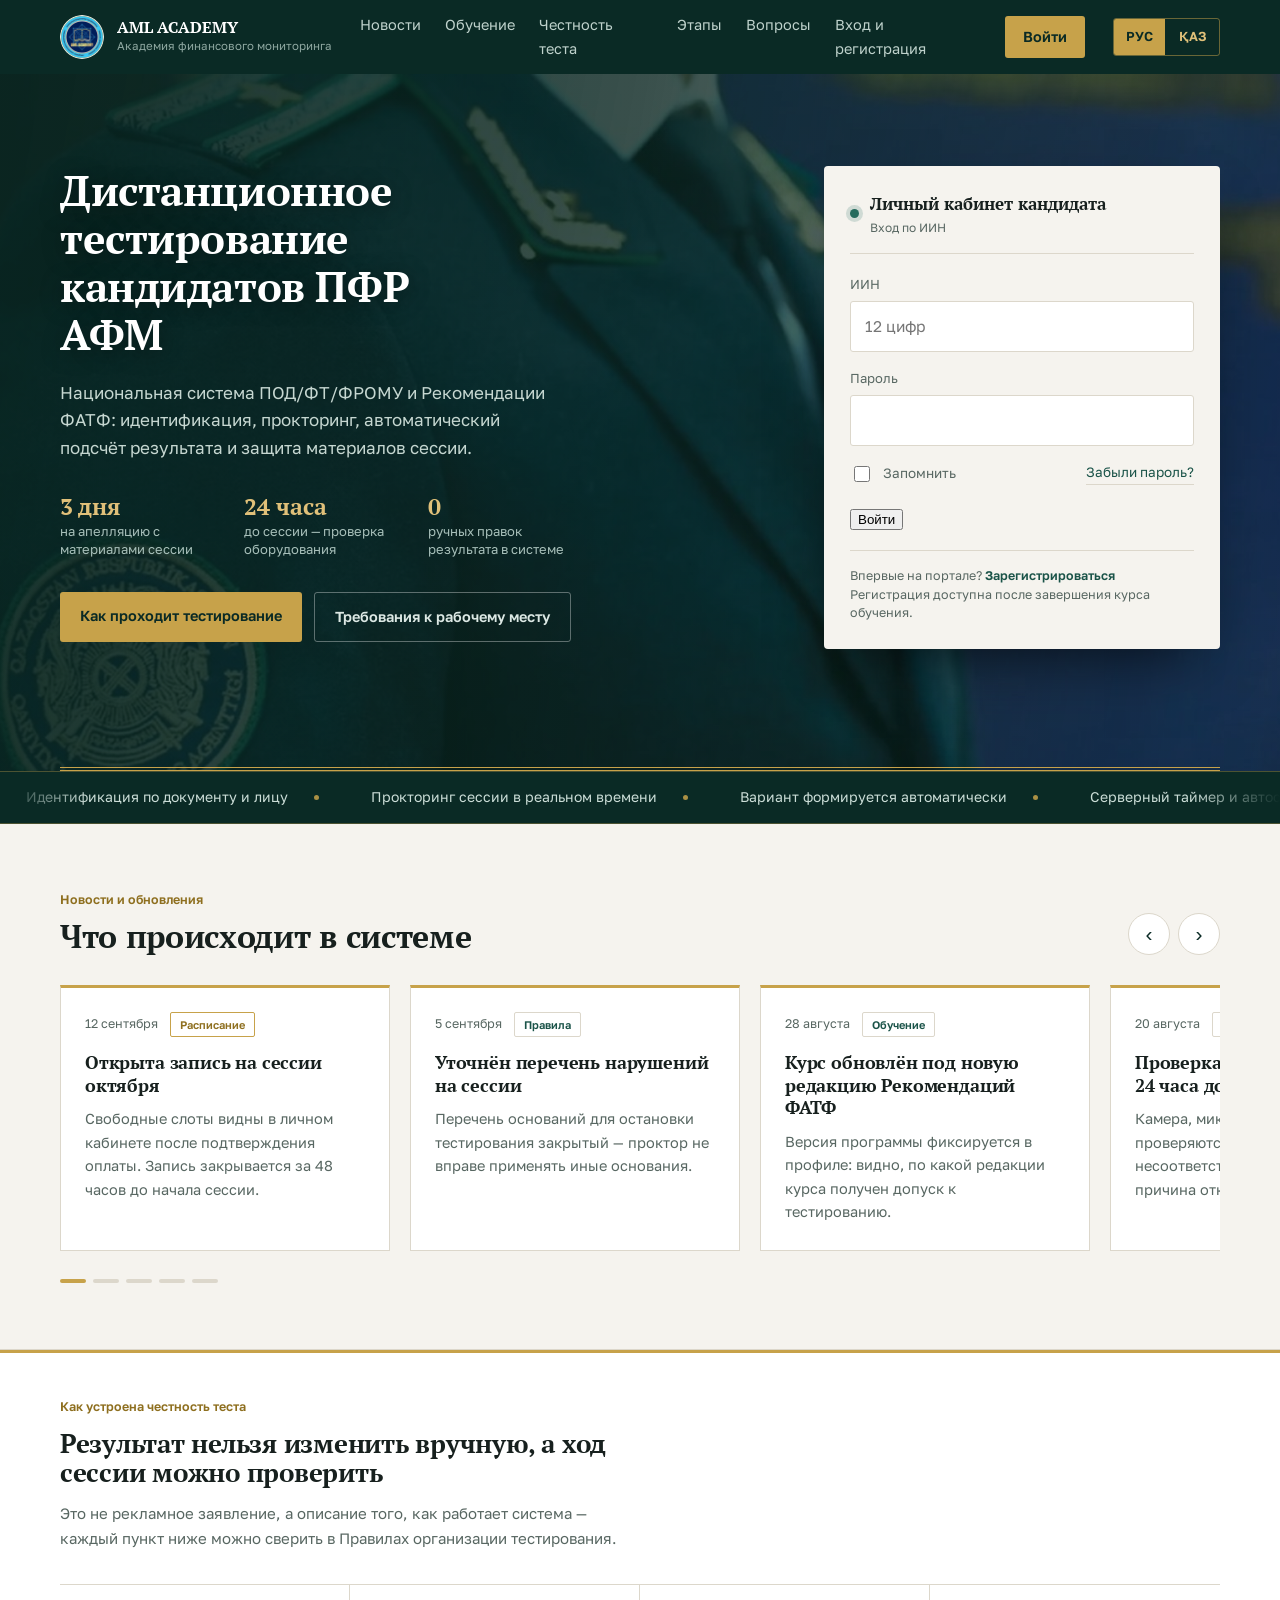
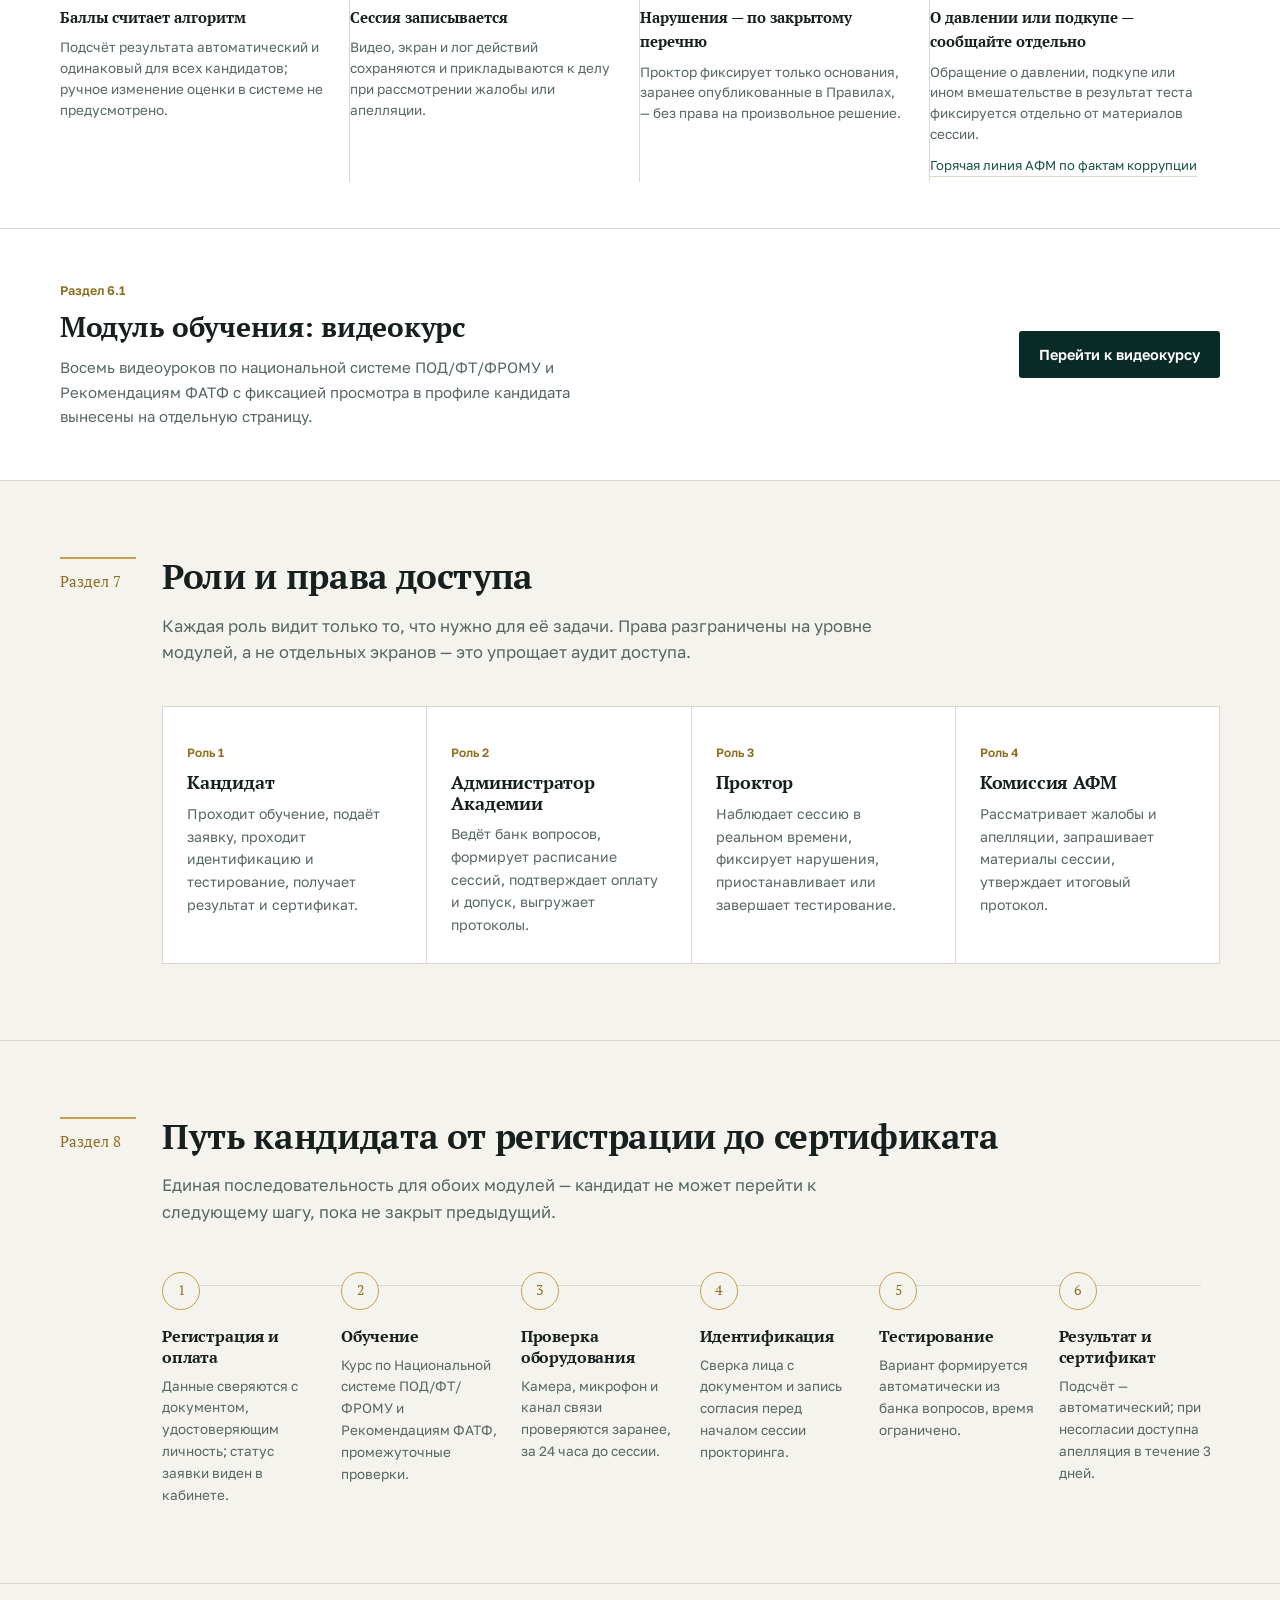
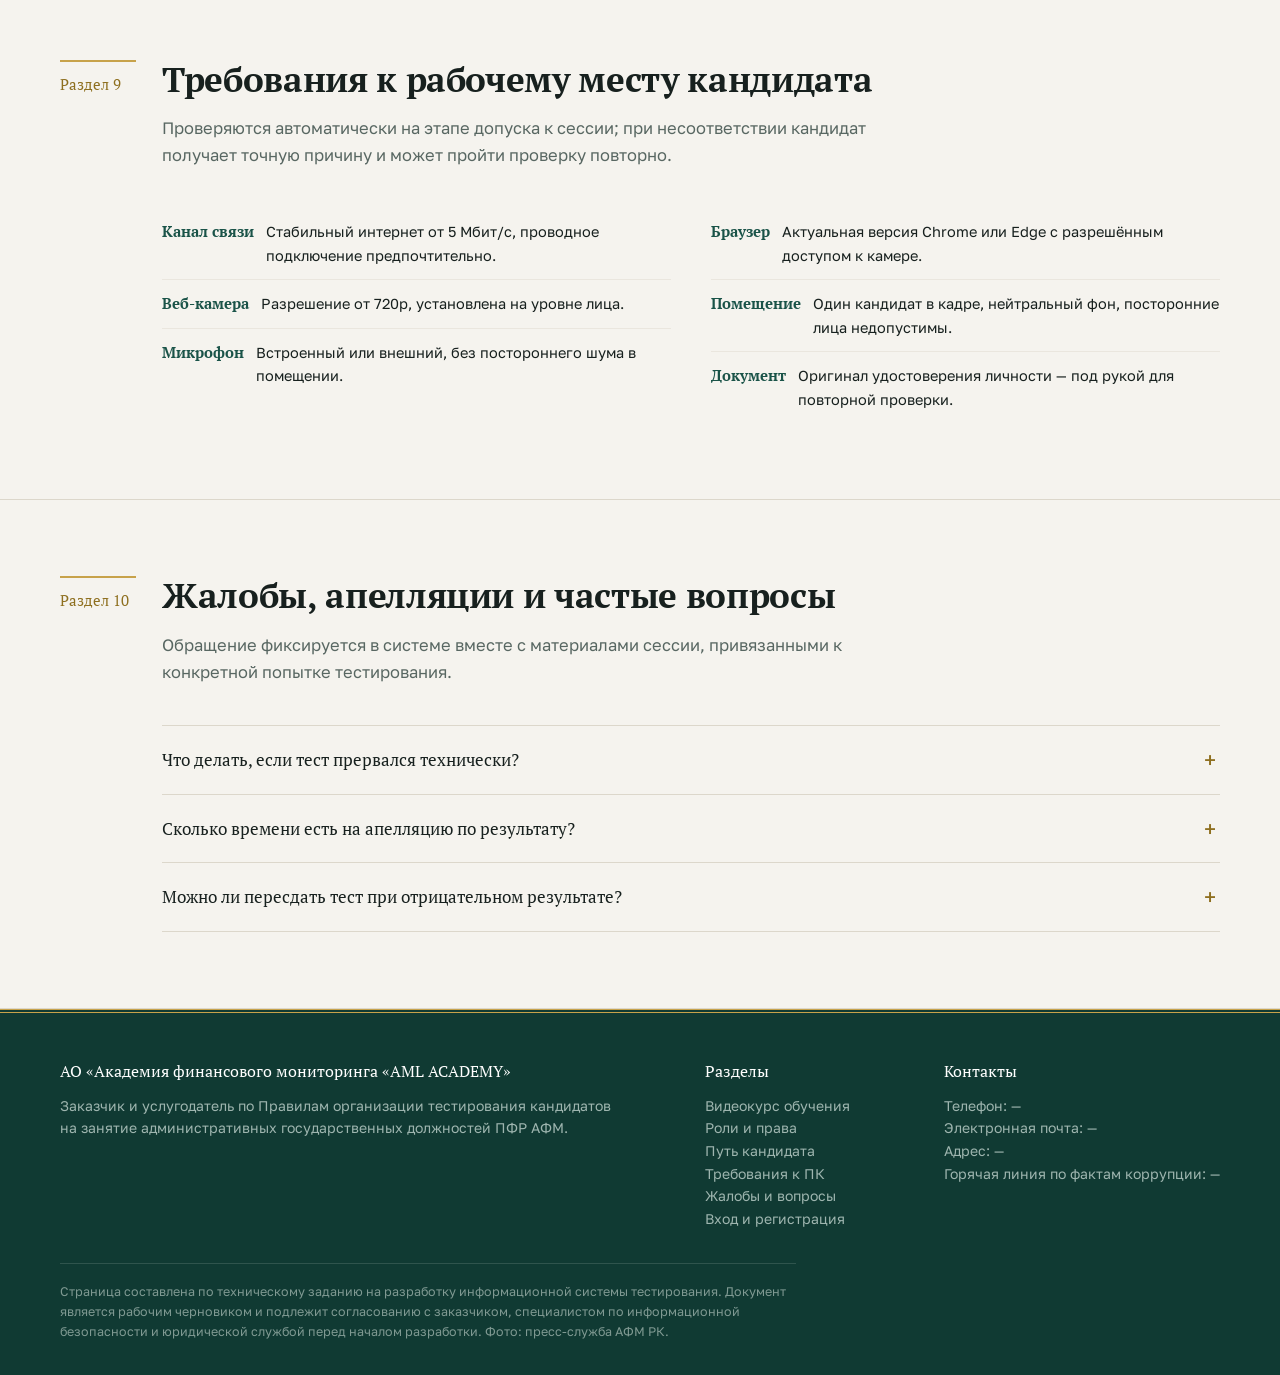
==== commit 0f8c1125: "feat: update training module and video course content for clarity and navigation" ====
--- a/index.html
+++ b/index.html
@@ -24,8 +24,7 @@
     <button class="burger" id="burger" aria-label="Меню" aria-expanded="false"><span></span><span></span><span></span></button>
     <nav class="tnav" id="nav">
       <a href="#novosti">Новости</a>
-      <a href="moduli.html">Модули</a>
-      <a href="moduli.html#obuchenie">Обучение</a>
+      <a href="moduli.html">Обучение</a>
       <a href="#chestnost">Честность теста</a>
       <a href="#etapy">Этапы</a>
       <a href="#voprosy">Вопросы</a>
@@ -182,11 +181,11 @@
 <section class="modcta">
   <div class="wrap">
     <div>
-      <p class="tag">Разделы 5&ndash;6.1</p>
-      <h2>Модули системы и видеокурс обучения</h2>
-      <p class="d">Модуль обучения с видеоуроками по ПОД/ФТ/ФРОМУ, модуль тестирования с прокторингом и единственная точка их сопряжения описаны на отдельной странице.</p>
-    </div>
-    <a class="hbtn" href="moduli.html">Перейти к модулям</a>
+      <p class="tag">Раздел 6.1</p>
+      <h2>Модуль обучения: видеокурс</h2>
+      <p class="d">Восемь видеоуроков по национальной системе ПОД/ФТ/ФРОМУ и Рекомендациям ФАТФ с фиксацией просмотра в профиле кандидата вынесены на отдельную страницу.</p>
+    </div>
+    <a class="hbtn" href="moduli.html">Перейти к видеокурсу</a>
   </div>
 </section>
 
@@ -374,7 +373,7 @@
   <div class="wrap">
     <div class="cols">
       <div><b>АО «Академия финансового мониторинга «AML ACADEMY»</b>Заказчик и услугодатель по Правилам организации тестирования кандидатов<br>на занятие административных государственных должностей ПФР АФМ.</div>
-      <div><b>Разделы</b><a href="moduli.html">Модули системы</a><br><a href="moduli.html#obuchenie">Видеокурс обучения</a><br><a href="#roli">Роли и права</a><br><a href="#etapy">Путь кандидата</a><br><a href="#trebovaniya">Требования к ПК</a><br><a href="#voprosy">Жалобы и вопросы</a><br><a href="#" data-auth="in">Вход и регистрация</a><br></div>
+      <div><b>Разделы</b><a href="moduli.html">Видеокурс обучения</a><br><a href="#roli">Роли и права</a><br><a href="#etapy">Путь кандидата</a><br><a href="#trebovaniya">Требования к ПК</a><br><a href="#voprosy">Жалобы и вопросы</a><br><a href="#" data-auth="in">Вход и регистрация</a><br></div>
       <div><b>Контакты</b>Телефон: —<br>Электронная почта: —<br>Адрес: —<br>Горячая линия по фактам коррупции: —</div>
     </div>
     <p class="fine">Страница составлена по техническому заданию на разработку информационной системы тестирования. Документ является рабочим черновиком и подлежит согласованию с заказчиком, специалистом по информационной безопасности и юридической службой перед началом разработки. Фото: пресс-служба АФМ РК.</p>
--- a/assets/style.css
+++ b/assets/style.css
@@ -326,3 +326,4 @@
 .modcta .hbtn:hover{background:var(--g-700)}
 @media (max-width:600px){.modcta .wrap{padding-top:40px;padding-bottom:40px}.modcta .hbtn{width:100%;text-align:center}}
 .tnav a[aria-current="page"]{color:var(--gold-2);border-bottom-color:var(--gold)}
+#obuchenie>.wrap>.body{margin-left:0;margin-top:0}
